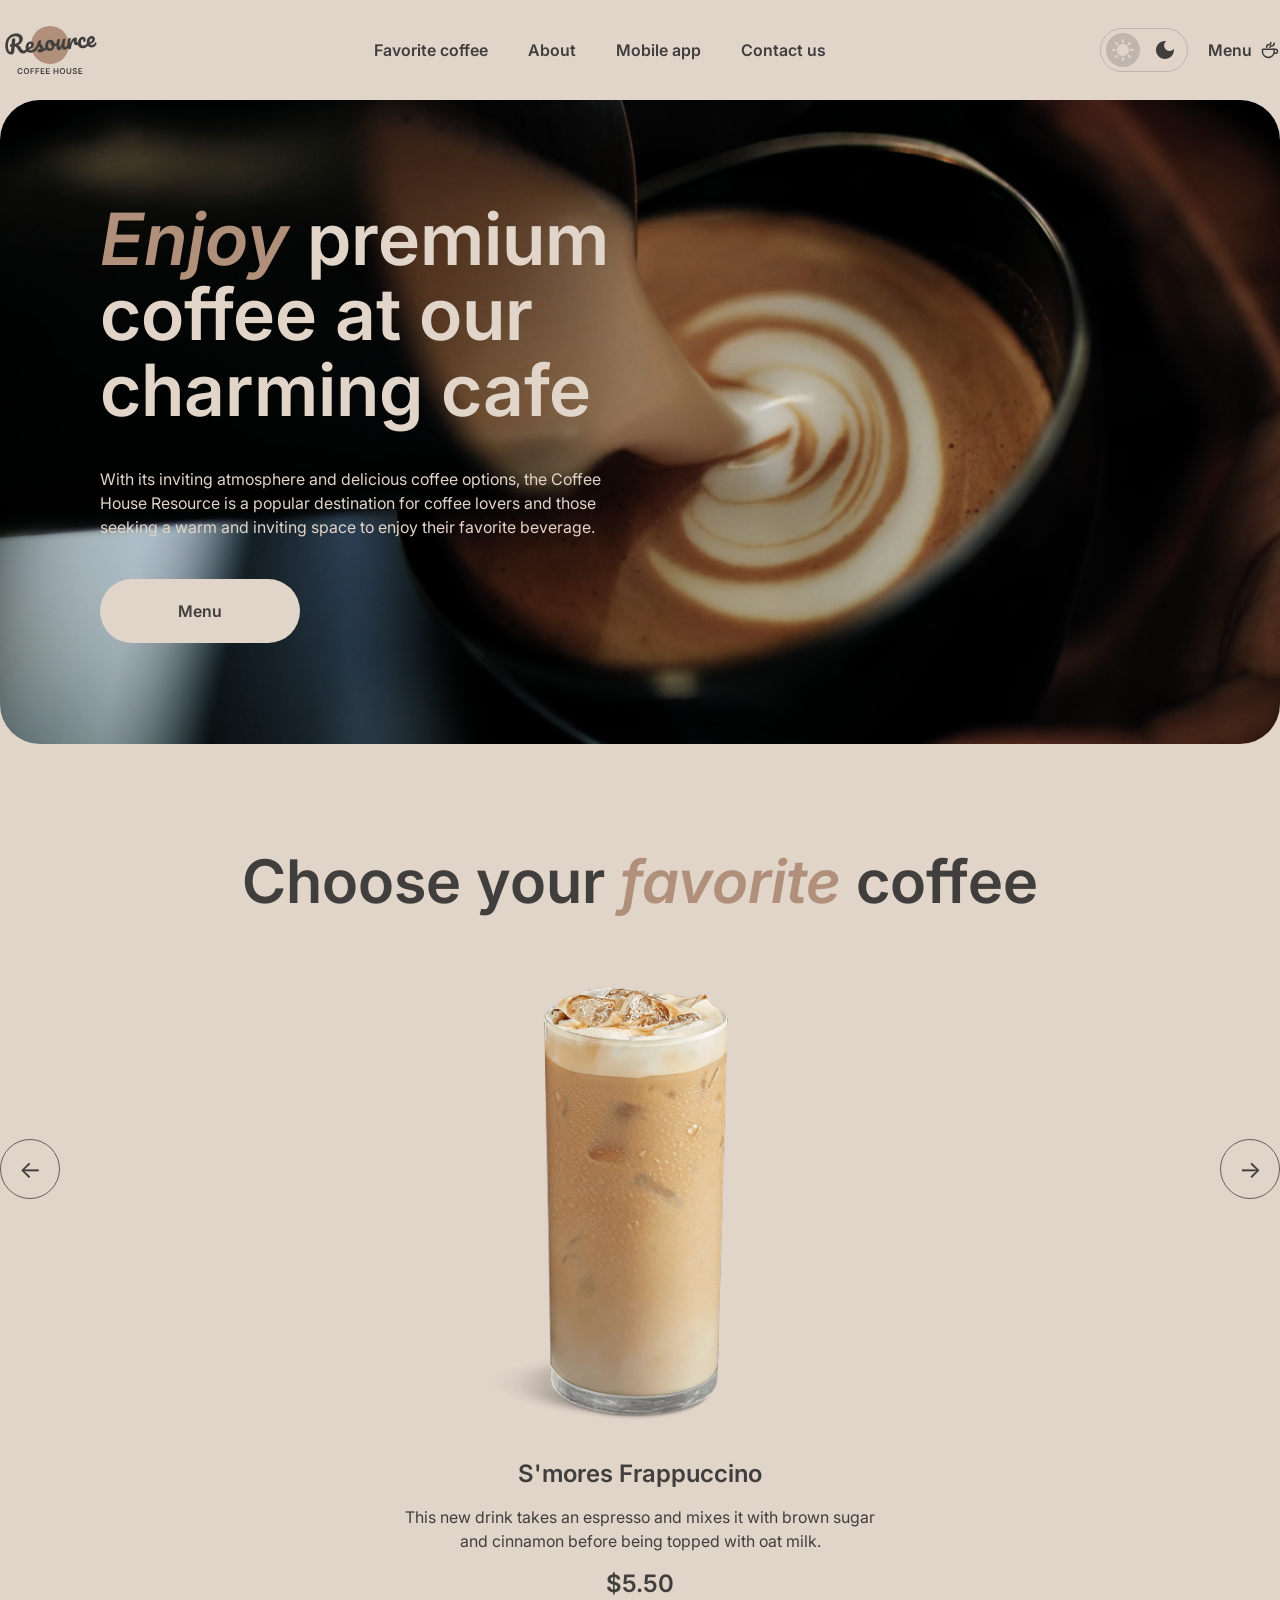
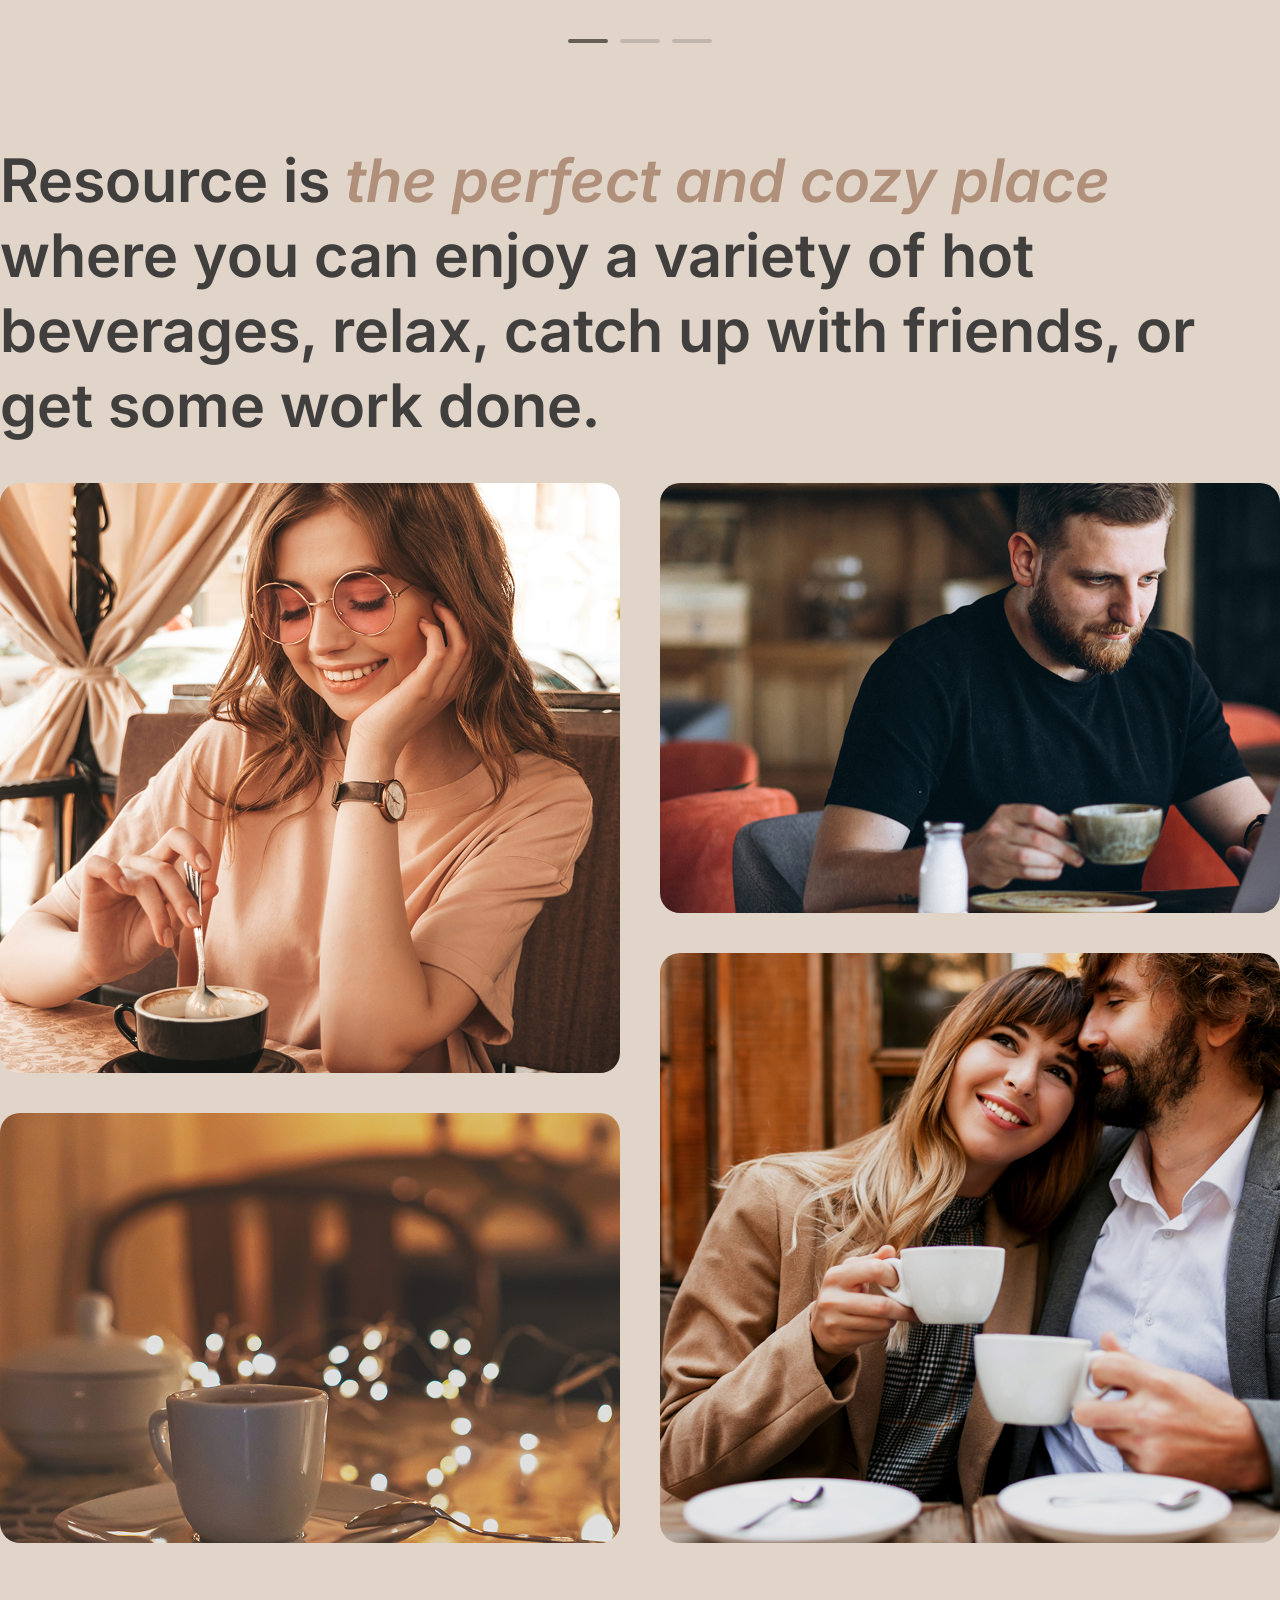
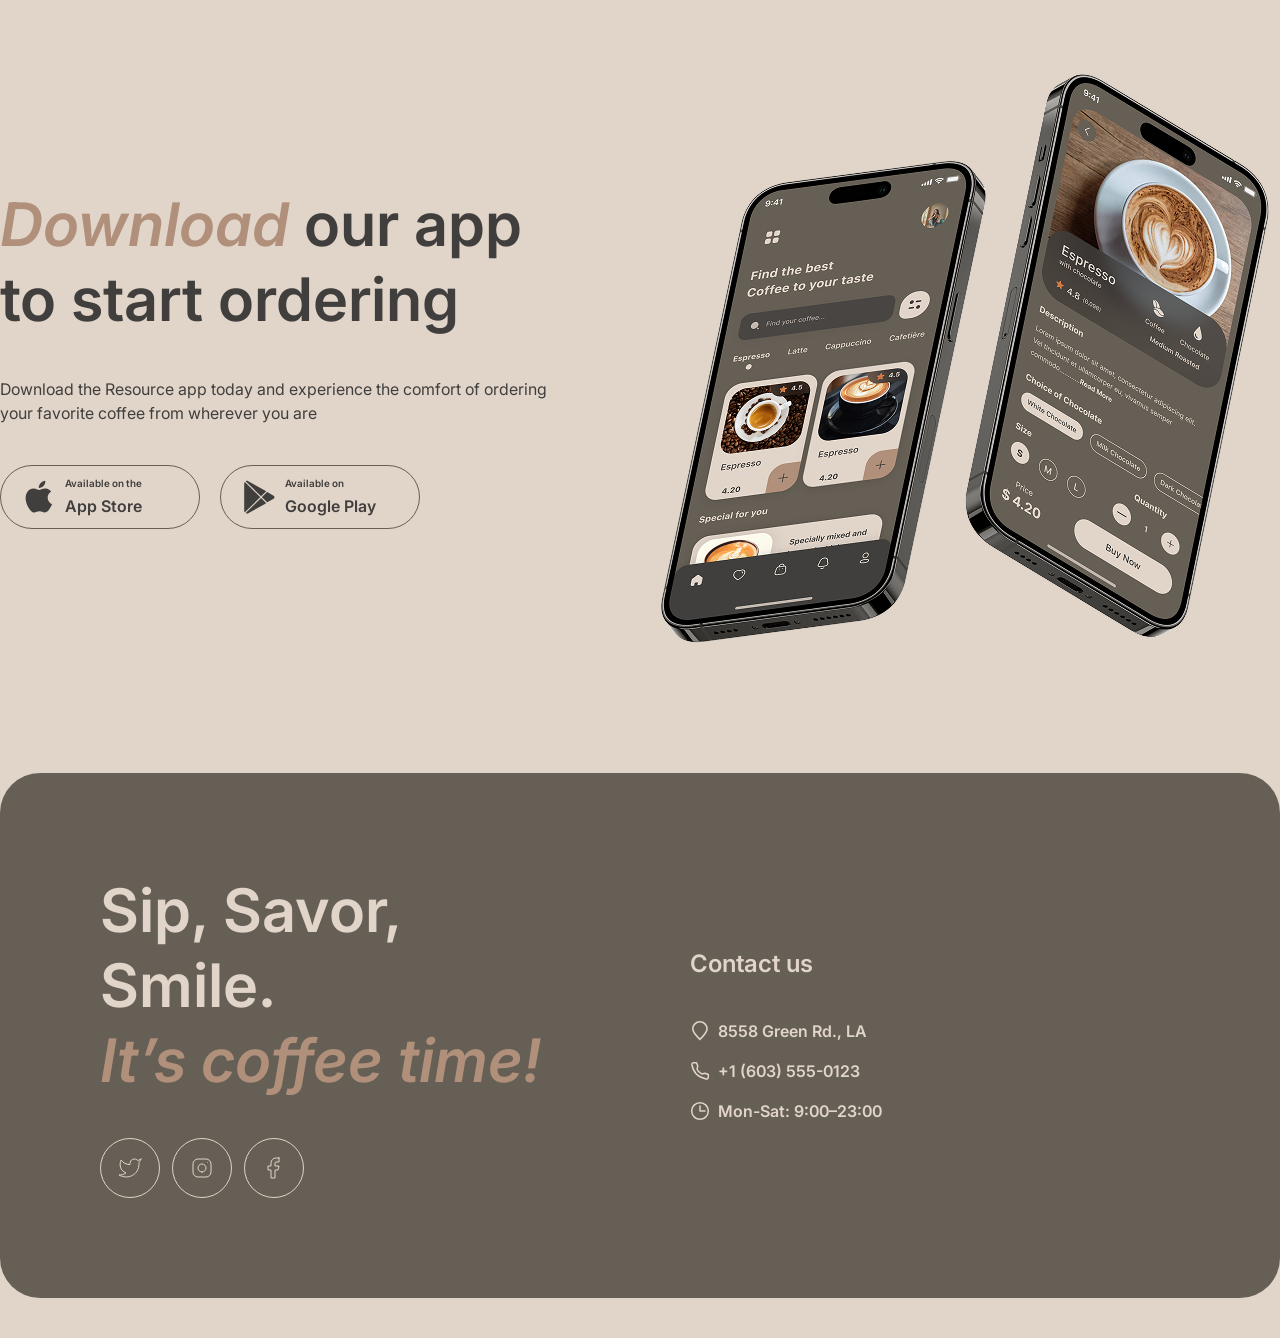
==== index.html @ b644da29 "feat: style menu and update theme logo" ====
<!DOCTYPE html>
<html lang="en">

<head>
    <meta charset="UTF-8">
    <meta name="viewport" content="width=device-width, initial-scale=1.0">
    <meta name="description" content="Resource Coffee House - enjoy your favorite coffee in a cozy atmosphere.">
    <title>Resource Coffee House</title>

    <link rel="icon" href="./assets/images/logo.svg" type="image/svg+xml">

    <link rel="stylesheet" href="./css/style.css">
</head>

<body>
    <header class="header">
        <div class="container header-menu">

            <a class="logo" href="./index.html" aria-label="Resource Coffee House home">
                <img class="logo-image logo-image-light" src="./assets/images/logo.svg" alt="Resource Coffee House">
                <img class="logo-image logo-image-dark" src="./assets/images/logo-dark.svg" alt="">
            </a>

            <nav class="nav" aria-label="Main navigation">
                <ul class="nav-list">
                    <li>
                        <a class="nav-link" href="#favorite-coffee">
                            Favorite coffee
                        </a>
                    </li>

                    <li>
                        <a class="nav-link" href="#about">
                            About
                        </a>
                    </li>

                    <li>
                        <a class="nav-link" href="#mobile-app">
                            Mobile app
                        </a>
                    </li>

                    <li>
                        <a class="nav-link" href="#contacts">
                            Contact us
                        </a>
                    </li>
                </ul>
            </nav>

            <div class="header-actions">

                <button class="theme-switch" type="button" aria-label="Switch theme">
                    <span class="theme-option theme-option-light">
                        <img class="theme-icon-sun" src="./assets/icons/sun.svg" alt="">
                    </span>

                    <span class="theme-option theme-option-dark">
                        <img class="theme-icon-moon" src="./assets/icons/moon.svg" alt="">
                    </span>
                </button>

                <a class="menu-link" href="./menu/index.html">
                    <span>Menu</span>

                    <img class="menu-icon" src="./assets/icons/coffee-cup.svg" alt="">
                </a>

                <button class="burger-button" type="button" aria-label="Open menu" aria-expanded="false">
                    <span></span>
                    <span></span>
                </button>

            </div>
        </div>
    </header>

    <main>

        <section class="hero">
            <div class="container hero-content">

                <div class="hero-offer">

                    <h1 class="hero-title">
                        <span>Enjoy</span> premium coffee at our charming cafe
                    </h1>

                    <p class="hero-text">
                        With its inviting atmosphere and delicious coffee
                        options, the Coffee House Resource is a popular
                        destination for coffee lovers and those seeking a
                        warm and inviting space to enjoy their favorite beverage.
                    </p>

                    <a class="hero-button" href="./menu/index.html">
                        <span>Menu</span>

                        <img src="./assets/icons/coffee-cup.svg" alt="">
                    </a>

                </div>

            </div>
        </section>


        <section class="favorite-coffee" id="favorite-coffee">
            <div class="container">

                <h2 class="section-title">
                    Choose your <span>favorite</span> coffee
                </h2>

                <div class="coffee-slider">

                    <button class="slider-button slider-button-left" type="button" aria-label="Previous coffee">
                        ←
                    </button>

                    <div class="coffee-slides">

                        <article class="coffee-slide coffee-slide-active">

                            <img class="coffee-slide-image" src="./assets/images/coffee-slider-1.png"
                                alt="S'mores Frappuccino">

                            <div class="coffee-slide-description">

                                <h3 class="coffee-slide-title">
                                    S'mores Frappuccino
                                </h3>

                                <p class="coffee-slide-text">
                                    This new drink takes an espresso and mixes
                                    it with brown sugar and cinnamon before
                                    being topped with oat milk.
                                </p>

                                <p class="coffee-slide-price">
                                    $5.50
                                </p>

                            </div>

                        </article>


                        <article class="coffee-slide">

                            <img class="coffee-slide-image" src="./assets/images/coffee-slider-2.png"
                                alt="Caramel Macchiato">

                            <div class="coffee-slide-description">

                                <h3 class="coffee-slide-title">
                                    Caramel Macchiato
                                </h3>

                                <p class="coffee-slide-text">
                                    Fragrant and unique classic espresso with
                                    rich caramel-peanut syrup, with cream under
                                    whipped thick foam.
                                </p>

                                <p class="coffee-slide-price">
                                    $5.00
                                </p>

                            </div>

                        </article>


                        <article class="coffee-slide">

                            <img class="coffee-slide-image" src="./assets/images/coffee-slider-3.png" alt="Ice coffee">

                            <div class="coffee-slide-description">

                                <h3 class="coffee-slide-title">
                                    Ice coffee
                                </h3>

                                <p class="coffee-slide-text">
                                    A popular summer drink that tones and
                                    invigorates. Prepared from coffee, milk
                                    and ice.
                                </p>

                                <p class="coffee-slide-price">
                                    $4.50
                                </p>

                            </div>

                        </article>

                    </div>

                    <button class="slider-button slider-button-right" type="button" aria-label="Next coffee">
                        →
                    </button>

                    <div class="slider-controls" aria-label="Coffee slider position">
                        <span class="slider-control slider-control-active"></span>
                        <span class="slider-control"></span>
                        <span class="slider-control"></span>
                    </div>

                </div>

            </div>
        </section>


        <section class="about" id="about">
            <div class="container">

                <h2 class="section-title about-title">
                    Resource is <span>the perfect and cozy place</span>
                    where you can enjoy a variety of hot beverages,
                    relax, catch up with friends, or get some work done.
                </h2>

                <div class="about-images">

                    <div class="about-column">

                        <div class="about-image about-image-one" role="img" aria-label="Coffee house interior"></div>

                        <div class="about-image about-image-two" role="img" aria-label="Coffee in the coffee house">
                        </div>

                    </div>


                    <div class="about-column">

                        <div class="about-image about-image-three" role="img" aria-label="Coffee house atmosphere">
                        </div>

                        <div class="about-image about-image-four" role="img" aria-label="Coffee being prepared"></div>

                    </div>

                </div>

            </div>
        </section>


        <section class="mobile-app" id="mobile-app">
            <div class="container mobile-app-container">

                <div class="mobile-app-offer">

                    <h2 class="section-title mobile-app-title">
                        <span>Download</span> our app to start ordering
                    </h2>

                    <p class="mobile-app-text">
                        Download the Resource app today and experience the
                        comfort of ordering your favorite coffee from
                        wherever you are
                    </p>

                    <div class="mobile-app-buttons">

                        <a class="store-button" href="#" aria-label="Download on the App Store">
                            <img class="store-icon" src="./assets/icons/apple.svg" alt="">

                            <span class="store-button-text">

                                <span class="store-button-small">
                                    Available on the
                                </span>

                                <span class="store-button-name">
                                    App Store
                                </span>

                            </span>
                        </a>


                        <a class="store-button" href="#" aria-label="Get it on Google Play">
                            <img class="store-icon" src="./assets/icons/google-play.svg" alt="">

                            <span class="store-button-text">

                                <span class="store-button-small">
                                    Available on
                                </span>

                                <span class="store-button-name">
                                    Google Play
                                </span>

                            </span>
                        </a>

                    </div>

                </div>

                <img class="mobile-screens" src="./assets/images/mobile-screens.png"
                    alt="Resource Coffee House mobile application">

            </div>
        </section>

    </main>


    <footer class="contacts" id="contacts">
        <div class="container contacts-container">

            <div class="contacts-offer">

                <h2 class="contacts-title">
                    Sip, Savor, Smile.<br>
                    <span>It’s coffee time!</span>
                </h2>

                <div class="socials">

                    <a class="social-button" href="https://twitter.com/" target="_blank" rel="noopener noreferrer"
                        aria-label="Twitter">
                        <img src="./assets/icons/twitter.svg" alt="">
                    </a>

                    <a class="social-button" href="https://www.instagram.com/" target="_blank" rel="noopener noreferrer"
                        aria-label="Instagram">
                        <img src="./assets/icons/instagram.svg" alt="">
                    </a>

                    <a class="social-button" href="https://www.facebook.com/" target="_blank" rel="noopener noreferrer"
                        aria-label="Facebook">
                        <img src="./assets/icons/facebook.svg" alt="">
                    </a>

                </div>

            </div>


            <div class="contacts-info">

                <h3 class="contacts-subtitle">
                    Contact us
                </h3>

                <div class="contact-list">

                    <a class="contact-item" href="https://maps.google.com/?q=8558+Green+Rd,+LA" target="_blank"
                        rel="noopener noreferrer">
                        <span class="contact-icon">
                            <img src="./assets/icons/location.svg" alt="">
                        </span>

                        <span>
                            8558 Green Rd., LA
                        </span>
                    </a>


                    <a class="contact-item" href="tel:+16035550123">
                        <span class="contact-icon">
                            <img src="./assets/icons/phone.svg" alt="">
                        </span>

                        <span>
                            +1 (603) 555-0123
                        </span>
                    </a>


                    <div class="contact-item">

                        <span class="contact-icon">
                            <img src="./assets/icons/clock.svg" alt="">
                        </span>

                        <span>
                            Mon-Sat: 9:00–23:00
                        </span>

                    </div>

                </div>

            </div>

        </div>
    </footer>

    <script src="./js/main.js"></script>
</body>

</html>
---- css/style.css ----
@font-face {
    font-family: 'Inter';
    src: url('../assets/fonts/Inter_18pt-Regular.woff2') format('woff2');
    font-style: normal;
    font-weight: 400;
    font-display: swap;
}

@font-face {
    font-family: 'Inter';
    src: url('../assets/fonts/Inter_18pt-SemiBold.woff2') format('woff2');
    font-style: normal;
    font-weight: 600;
    font-display: swap;
}

@font-face {
    font-family: 'Inter';
    src: url('../assets/fonts/Inter_18pt-SemiBoldItalic.woff2') format('woff2');
    font-style: italic;
    font-weight: 600;
    font-display: swap;
}

:root {
    --color-text-primary: #403F3D;
    --color-text-accent: #B0907A;
    --color-text-dark: #403F3D;
    --color-text-inverse: #E1D4C9;
    --color-background-container: #665F55;
    --color-background-page: #E1D4C9;
    --color-border-inverse: #665F55;
    --color-border-primary: #C1B6AD;
}

body.dark-theme {
    --color-text-primary: #E1D4C9;
    --color-text-accent: #B0907A;
    --color-text-dark: #E1D4C9;
    --color-text-inverse: #403F3D;

    --color-background-container: #C1B6AD;
    --color-background-page: #403F3D;

    --color-border-inverse: #E1D4C9;
    --color-border-primary: #665F55;
}

* {
    box-sizing: border-box;
}

html {
    scroll-behavior: smooth;
}

body {
    margin: 0;
    font-family: 'Inter', sans-serif;
    color: var(--color-text-primary);
    background-color: var(--color-background-page);
}

img {
    display: block;
}

a {
    color: inherit;
    text-decoration: none;
}

button {
    font: inherit;
}

.container {
    width: 100%;
    max-width: 1360px;
    margin-inline: auto;
}



.header {
    padding-top: 20px;
}

.header-menu {
    display: flex;
    align-items: center;
    justify-content: space-between;
    min-height: 60px;
}

.logo {
    flex-shrink: 0;
}

.logo img {
    width: 100px;
    height: 60px;
}

.logo-image-dark {
    display: none;
}

body.dark-theme .logo-image-light {
    display: none;
}

body.dark-theme .logo-image-dark {
    display: block;
}

.nav {
    flex: 1;
}

.nav-list {
    display: flex;
    justify-content: center;
    align-items: center;
    gap: 40px;
    margin: 0;
    padding: 0;
    list-style: none;
}

.nav-link {
    font-size: 16px;
    font-weight: 600;
    line-height: 150%;
}

.header-actions {
    display: flex;
    align-items: center;
    gap: 20px;
}

.theme-switch {
    display: flex;
    justify-content: center;
    align-items: center;
    gap: 8px;
    width: 88px;
    height: 44px;
    padding: 4px;
    border: 1px solid var(--color-border-primary);
    border-radius: 100px;
    background-color: transparent;
    cursor: pointer;
}

.theme-option {
    display: flex;
    justify-content: center;
    align-items: center;
    width: 34px;
    height: 34px;
    border-radius: 50%;
}

.theme-option-light {
    background-color: var(--color-border-primary);
}

.theme-icon-sun {
    width: 22px;
    height: 22px;
}

.theme-icon-moon {
    width: 18px;
    height: 18px;
}

.menu-link {
    display: flex;
    align-items: center;
    gap: 8px;
    white-space: nowrap;
    font-size: 16px;
    font-weight: 600;
    line-height: 150%;
}

.menu-icon {
    width: 20px;
    height: 20px;
    flex-shrink: 0;
}

.burger-button {
    display: none;
}



.hero {
    margin-top: 20px;
}

.hero-content {
    display: flex;
    flex-direction: column;
    justify-content: center;
    align-items: flex-start;
    width: 100%;
    min-height: 644px;
    padding: 100px;
    border-radius: 40px;
    background-image: url('../assets/images/img-hero.png');
    background-position: center;
    background-size: cover;
    background-repeat: no-repeat;
}

.hero-offer {
    display: flex;
    flex-direction: column;
    justify-content: center;
    align-items: flex-start;
    gap: 40px;
    width: 530px;
}

.hero-title {
    max-width: 530px;
    margin: 0;
    color: var(--color-text-inverse);
    font-size: 72px;
    font-weight: 600;
    line-height: 105%;
}

.hero-title span {
    color: var(--color-text-accent);
    font-style: italic;
}

.hero-text {
    margin: 0;
    color: var(--color-text-inverse);
    font-size: 16px;
    font-weight: 400;
    line-height: 150%;
}

.hero-button {
    display: flex;
    justify-content: center;
    align-items: center;
    width: 200px;
    height: 64px;
    border-radius: 100px;
    background-color: var(--color-background-page);
    color: var(--color-text-primary);
    font-size: 16px;
    font-weight: 600;
    line-height: 150%;
}

.hero-button span {
    transform: translateX(10px);
    transition: transform 0.3s ease;
}

.hero-button img {
    width: 20px;
    height: 20px;
    opacity: 0;
    transform: translateX(10px);
    transition:
        opacity 0.3s ease,
        transform 0.3s ease;
}

.hero-button:hover span {
    transform: translateX(0);
}

.hero-button:hover img {
    opacity: 1;
    transform: translateX(8px);
}



.favorite-coffee {
    padding-top: 100px;
}

.favorite-coffee .container {
    display: flex;
    flex-direction: column;
    align-items: center;
    gap: 40px;
}

.section-title {
    margin: 0;
    color: var(--color-text-primary);
    font-size: 60px;
    font-weight: 600;
    line-height: 125%;
    text-align: center;
}

.section-title span {
    color: var(--color-text-accent);
    font-style: italic;
}

.coffee-slider {
    position: relative;
    display: flex;
    flex-direction: column;
    align-items: center;
    gap: 40px;
    width: 100%;
    min-height: 684px;
}

.slider-button {
    position: absolute;
    top: 210px;
    z-index: 2;
    display: flex;
    justify-content: center;
    align-items: center;
    width: 60px;
    height: 60px;
    padding: 0;
    border: 1px solid var(--color-border-inverse);
    border-radius: 50%;
    color: var(--color-text-primary);
    background-color: transparent;
    font-size: 24px;
    cursor: pointer;
    transform: translateY(-50%);
    transition:
        color 0.3s ease,
        background-color 0.3s ease;
}

.slider-button-left {
    left: 0;
}

.slider-button-right {
    right: 0;
}

.slider-button:hover {
    color: var(--color-text-inverse);
    background-color: var(--color-background-container);
}

.coffee-slides {
    width: 480px;
}

.coffee-slide {
    display: none;
    flex-direction: column;
    align-items: center;
    width: 480px;
}

.coffee-slide-active {
    display: flex;
}

.coffee-slide-image {
    width: 480px;
    height: 480px;
    object-fit: contain;
}

.coffee-slide-description {
    display: flex;
    flex-direction: column;
    align-items: center;
    gap: 16px;
    width: 480px;
    margin-top: 20px;
    text-align: center;
}

.coffee-slide-title {
    margin: 0;
    font-size: 24px;
    font-weight: 600;
    line-height: 125%;
}

.coffee-slide-text {
    margin: 0;
    font-size: 16px;
    font-weight: 400;
    line-height: 150%;
    text-align: center;
}

.coffee-slide-price {
    margin: 0;
    font-size: 24px;
    font-weight: 600;
    line-height: 125%;
}

.slider-controls {
    display: flex;
    justify-content: center;
    align-items: center;
    gap: 12px;
}

.slider-control {
    width: 40px;
    height: 4px;
    border-radius: 100px;
    background-color: var(--color-border-primary);
}

.slider-control-active {
    background-color: var(--color-border-inverse);
}



.about {
    padding-top: 100px;
}

.about .container {
    display: flex;
    flex-direction: column;
    align-items: stretch;
    gap: 40px;
}

.about-title {
    width: 100%;
    text-align: left;
}

.about-images {
    display: flex;
    align-items: flex-start;
    gap: 40px;
    width: 100%;
}

.about-column {
    display: flex;
    flex-direction: column;
    gap: 40px;
    width: calc((100% - 40px) / 2);
}

.about-image {
    width: 100%;
    flex-shrink: 0;
    border-radius: 20px;
    background-position: center;
    background-size: cover;
    background-repeat: no-repeat;
}

.about-image-one {
    height: 590px;
    background-image: url('../assets/images/about-1.png');
}

.about-image-two {
    height: 430px;
    background-image: url('../assets/images/about-2.png');
}

.about-image-three {
    height: 430px;
    background-image: url('../assets/images/about-3.png');
}

.about-image-four {
    height: 590px;
    background-image: url('../assets/images/about-4.png');
}



.mobile-app {
    padding-top: 100px;
}

.mobile-app-container {
    display: flex;
    justify-content: center;
    align-items: center;
    gap: 100px;
    width: 100%;
    max-width: 1360px;
    min-height: 630px;
}

.mobile-app-offer {
    display: flex;
    flex-direction: column;
    align-items: flex-start;
    gap: 40px;
    width: 630px;
    flex: 0 1 630px;
}

.mobile-app-title {
    width: 100%;
    text-align: left;
}

.mobile-app-text {
    width: 100%;
    margin: 0;
    color: var(--color-text-primary);
    font-size: 16px;
    font-weight: 400;
    line-height: 150%;
}

.mobile-app-buttons {
    display: flex;
    align-items: center;
    gap: 20px;
}

.store-button {
    display: flex;
    align-items: center;
    gap: 8px;
    width: 200px;
    height: 64px;
    padding: 12px 20px;
    border: 1px solid var(--color-border-inverse);
    border-radius: 100px;
    color: var(--color-text-primary);
    background-color: transparent;
    transition:
        color 0.3s ease,
        background-color 0.3s ease;
}

.store-icon {
    width: 36px;
    height: 36px;
    flex-shrink: 0;
}

.store-button-text {
    display: flex;
    flex-direction: column;
    align-items: flex-start;
    line-height: 1;
}

.store-button-small {
    margin-bottom: 4px;
    font-size: 10px;
    font-weight: 600;
    line-height: 140%;
}

.store-button-name {
    font-size: 16px;
    font-weight: 600;
    line-height: 150%;
}

.store-button:hover {
    color: var(--color-text-inverse);
    background-color: var(--color-background-container);
}

.mobile-screens {
    width: 630px;
    height: 630px;
    flex: 0 1 630px;
    object-fit: contain;
}



.contacts {
    padding-top: 100px;
    padding-bottom: 40px;
}

.contacts-container {
    display: flex;
    justify-content: center;
    align-items: center;
    gap: 100px;
    min-height: 450px;
    padding: 100px;
    border-radius: 40px;
    background-color: var(--color-background-container);
}

.contacts-offer,
.contacts-info {
    width: 530px;
    flex: 1 1 530px;
}

.contacts-offer {
    display: flex;
    flex-direction: column;
    gap: 40px;
}

.contacts-title {
    margin: 0;
    color: var(--color-text-inverse);
    font-size: 60px;
    font-weight: 600;
    line-height: 125%;
}

.contacts-title span {
    color: var(--color-text-accent);
    font-style: italic;
}

.socials {
    display: flex;
    align-items: center;
    gap: 12px;
}

.social-button {
    display: flex;
    justify-content: center;
    align-items: center;
    width: 60px;
    height: 60px;
    border: 1px solid var(--color-text-inverse);
    border-radius: 50%;
    background-color: transparent;
}

.social-button img {
    width: 24px;
    height: 24px;
}

.contacts-info {
    display: flex;
    flex-direction: column;
    justify-content: center;
    align-items: flex-start;
    gap: 40px;
}

.contacts-subtitle {
    margin: 0;
    color: var(--color-text-inverse);
    font-size: 24px;
    font-weight: 600;
    line-height: 125%;
}

.contact-list {
    display: flex;
    flex-direction: column;
    align-items: flex-start;
    gap: 16px;
}

.contact-item {
    display: flex;
    align-items: center;
    gap: 8px;
    color: var(--color-text-inverse);
    font-size: 16px;
    font-weight: 600;
    line-height: 150%;
}

.contact-item img {
    width: 20px;
    height: 20px;
    object-fit: contain;
}



.menu {
    padding-top: 20px;
    padding-bottom: 100px;
}

.menu-container {
    display: flex;
    flex-direction: column;
    align-items: center;
    gap: 40px;
}

.menu-offer {
    display: flex;
    flex-direction: column;
    align-items: center;
    gap: 40px;
    width: 100%;
}

.menu-title {
    max-width: 800px;
    margin: 0;
    color: var(--color-text-primary);
    font-size: 60px;
    font-weight: 600;
    line-height: 125%;
    text-align: center;
}

.menu-title span {
    color: var(--color-text-accent);
    font-style: italic;
}

.menu-tabs {
    display: flex;
    justify-content: center;
    align-items: center;
    gap: 16px;
}

.menu-tab {
    display: flex;
    justify-content: center;
    align-items: center;
    gap: 8px;
    min-height: 46px;
    padding: 8px 16px 8px 8px;
    border: 1px solid var(--color-border-primary);
    border-radius: 100px;
    color: var(--color-text-primary);
    background-color: transparent;
    font-size: 16px;
    font-weight: 600;
    line-height: 150%;
    cursor: pointer;
    transition:
        color 0.3s ease,
        background-color 0.3s ease,
        border-color 0.3s ease;
}

.menu-tab-icon {
    display: flex;
    justify-content: center;
    align-items: center;
    width: 30px;
    height: 30px;
    flex-shrink: 0;
    border-radius: 50%;
    background-color: var(--color-border-primary);
}

.menu-tab-icon img {
    width: 24px;
    height: 24px;
    object-fit: contain;
}

.menu-tab-active {
    color: var(--color-text-inverse);
    border-color: var(--color-background-container);
    background-color: var(--color-background-container);
}

.menu-tab-active .menu-tab-icon {
    background-color: var(--color-background-page);
}

.menu-tab:hover {
    color: var(--color-text-inverse);
    border-color: var(--color-background-container);
    background-color: var(--color-background-container);
}

.menu-tab:hover .menu-tab-icon {
    background-color: var(--color-background-page);
}

.menu-grid {
    display: none;
    width: 100%;
    max-width: 1360px;
    justify-content: center;
    align-items: flex-start;
    align-content: flex-start;
    gap: 40px;
    flex-wrap: wrap;
}

.menu-grid-active {
    display: flex;
}

.menu-grid[hidden] {
    display: none;
}

.menu-card {
    display: flex;
    flex-direction: column;
    width: 310px;
    height: 506px;
    overflow: hidden;
    border: 1px solid var(--color-border-primary);
    border-radius: 40px;
    color: var(--color-text-primary);
    background-color: transparent;
    cursor: pointer;
}

.menu-card-image {
    width: 100%;
    height: 310px;
    flex-shrink: 0;
    overflow: hidden;
    border-radius: 40px;
}

.menu-card-image img {
    width: 100%;
    height: 100%;
    object-fit: cover;
    transform: scale(1.1);
    transition: transform 0.5s ease;
}

.menu-card:hover .menu-card-image img {
    transform: scale(1);
}

.menu-card-content {
    display: flex;
    flex: 1 0 0;
    flex-direction: column;
    justify-content: space-between;
    align-items: flex-start;
    width: 100%;
    padding: 20px;
}

.menu-card-description {
    display: flex;
    flex-direction: column;
    align-items: flex-start;
    gap: 12px;
}

.menu-card-title {
    margin: 0;
    color: var(--color-text-primary);
    font-size: 24px;
    font-weight: 600;
    line-height: 125%;
}

.menu-card-text {
    margin: 0;
    color: var(--color-text-primary);
    font-size: 16px;
    font-weight: 400;
    line-height: 150%;
}

.menu-card-price {
    margin: 0;
    color: var(--color-text-primary);
    font-size: 24px;
    font-weight: 600;
    line-height: 125%;
}










@media (max-width: 768px) {

    .container {
        max-width: none;
        width: calc(100% - 80px);
    }

    .header {
        padding-top: 20px;
    }

    .header-menu {
        width: 100%;
    }

    .nav,
    .menu-link {
        display: none;
    }

    .header-actions {
        gap: 8px;
    }

    .burger-button {
        display: flex;
        justify-content: center;
        align-items: center;
        width: 44px;
        height: 44px;
        padding: 0;
        border: 1px solid var(--color-border-inverse);
        border-radius: 50%;
        background-color: transparent;
        cursor: pointer;
    }

    .burger-button span {
        position: relative;
        width: 18px;
        height: 1px;
        background-color: var(--color-text-primary);
    }

    .burger-button span::after {
        content: '';
        position: absolute;
        left: 0;
        top: 6px;
        width: 18px;
        height: 1px;
        background-color: var(--color-text-primary);
    }

    .hero-content {
        min-height: 644px;
        padding: 100px 60px;
    }

    .hero-offer {
        width: 530px;
        max-width: 100%;
    }

    .favorite-coffee .container {
        width: calc(100% - 80px);
    }

    .about-images {
        flex-direction: column;
        gap: 40px;
    }

    .about-column {
        width: 100%;
    }

    .about-image {
        width: 100%;
    }

    .about-image-one,
    .about-image-four {
        height: 590px;
    }

    .about-image-two,
    .about-image-three {
        height: 430px;
    }

    .mobile-app-container {
        flex-direction: column;
        align-items: center;
        gap: 100px;
        min-height: 0;
    }

    .mobile-app-offer {
        width: 100%;
        flex: none;
    }

    .mobile-screens {
        width: 630px;
        max-width: 100%;
        height: auto;
        flex: none;
    }

    .contacts-container {
        flex-direction: column;
        justify-content: center;
        align-items: stretch;
        gap: 100px;
        padding: 100px 60px;
    }

    .contacts-offer,
    .contacts-info {
        width: 100%;
        flex: none;
    }
}



@media (max-width: 480px) {

    .container {
        width: calc(100% - 32px);
        max-width: 348px;
    }

    .header {
        padding-top: 20px;
    }

    .header-menu {
        min-height: 60px;
    }

    .logo img {
        width: 100px;
        height: 60px;
    }

    .header-actions {
        gap: 8px;
    }

    .theme-switch {
        width: 88px;
        height: 44px;
    }

    .burger-button {
        width: 44px;
        height: 44px;
    }



    .hero {
        margin-top: 20px;
    }

    .hero-content {
        min-height: 552px;
        padding: 60px 16px;
        border-radius: 40px;
        background-position: center;
    }

    .hero-offer {
        width: 100%;
        gap: 40px;
    }

    .hero-title {
        width: 100%;
        max-width: none;
        font-size: 42px;
        line-height: 115%;
    }

    .hero-text {
        width: 100%;
        font-size: 16px;
        line-height: 150%;
    }

    .hero-button {
        width: 200px;
        height: 64px;
    }

    .hero-button span {
        transform: none;
    }

    .hero-button img {
        opacity: 1;
        transform: translateX(8px);
    }



    .favorite-coffee {
        padding-top: 100px;
    }

    .favorite-coffee .container {
        width: calc(100% - 32px);
        max-width: 348px;
        gap: 40px;
    }

    .section-title {
        font-size: 32px;
        line-height: 125%;
    }

    .coffee-slider {
        gap: 40px;
        min-height: 0;
    }

    .coffee-slides {
        width: 348px;
        max-width: 100%;
    }

    .coffee-slide {
        width: 348px;
        max-width: 100%;
    }

    .coffee-slide-image {
        width: 348px;
        height: 348px;
        object-fit: contain;
    }

    .coffee-slide-description {
        width: 348px;
        max-width: 100%;
        margin-top: 20px;
        gap: 16px;
    }

    .slider-button {
        display: none;
    }

    .slider-controls {
        gap: 12px;
    }



    .about {
        padding-top: 100px;
    }

    .about .container {
        gap: 40px;
    }

    .about-title {
        font-size: 32px;
        line-height: 125%;
    }

    .about-images {
        display: flex;
        flex-direction: column;
        gap: 40px;
        width: 100%;
    }

    .about-column {
        width: 100%;
        gap: 40px;
    }

    .about-image {
        width: 100%;
        height: 590px;
        border-radius: 20px;
        background-size: cover;
    }

    .about-image-one {
        background-position: center;
    }

    .about-image-four {
        background-position: center;
    }

    .about-image-two,
    .about-image-three {
        display: none;
    }



    .mobile-app {
        padding-top: 100px;
    }

    .mobile-app-container {
        display: flex;
        flex-direction: column;
        justify-content: flex-start;
        align-items: center;
        gap: 40px;
        width: calc(100% - 32px);
        max-width: 348px;
        min-height: 0;
    }

    .mobile-app-offer {
        display: flex;
        flex-direction: column;
        align-items: flex-start;
        gap: 40px;
        width: 348px;
        max-width: 100%;
        flex: none;
    }

    .mobile-app-title {
        width: 100%;
        font-size: 32px;
        line-height: 125%;
        text-align: left;
    }

    .mobile-app-text {
        width: 100%;
        font-size: 16px;
        line-height: 150%;
    }

    .mobile-app-buttons {
        display: flex;
        flex-direction: column;
        align-items: flex-start;
        gap: 20px;
    }

    .store-button {
        width: 200px;
        height: 64px;
        padding: 12px 20px;
        gap: 8px;
        border-radius: 100px;
    }

    .store-icon {
        width: 36px;
        height: 36px;
    }

    .mobile-screens {
        width: 348px;
        height: 348px;
        max-width: 100%;
        object-fit: contain;
    }



    .contacts {
        padding-top: 100px;
        padding-bottom: 40px;
    }

    .contacts-container {
        display: flex;
        flex-direction: column;
        justify-content: center;
        align-items: center;
        gap: 40px;
        width: calc(100% - 32px);
        max-width: 348px;
        min-height: 526px;
        padding: 60px 16px;
        border-radius: 40px;
    }

    .contacts-offer,
    .contacts-info {
        width: 100%;
        flex: none;
    }

    .contacts-offer {
        gap: 40px;
    }

    .contacts-title {
        font-size: 32px;
        line-height: 125%;
    }

    .socials {
        gap: 12px;
    }

    .social-button {
        width: 60px;
        height: 60px;
    }

    .contacts-info {
        gap: 40px;
    }

    .contacts-subtitle {
        font-size: 24px;
        line-height: 125%;
    }

    .contact-list {
        gap: 16px;
    }
}
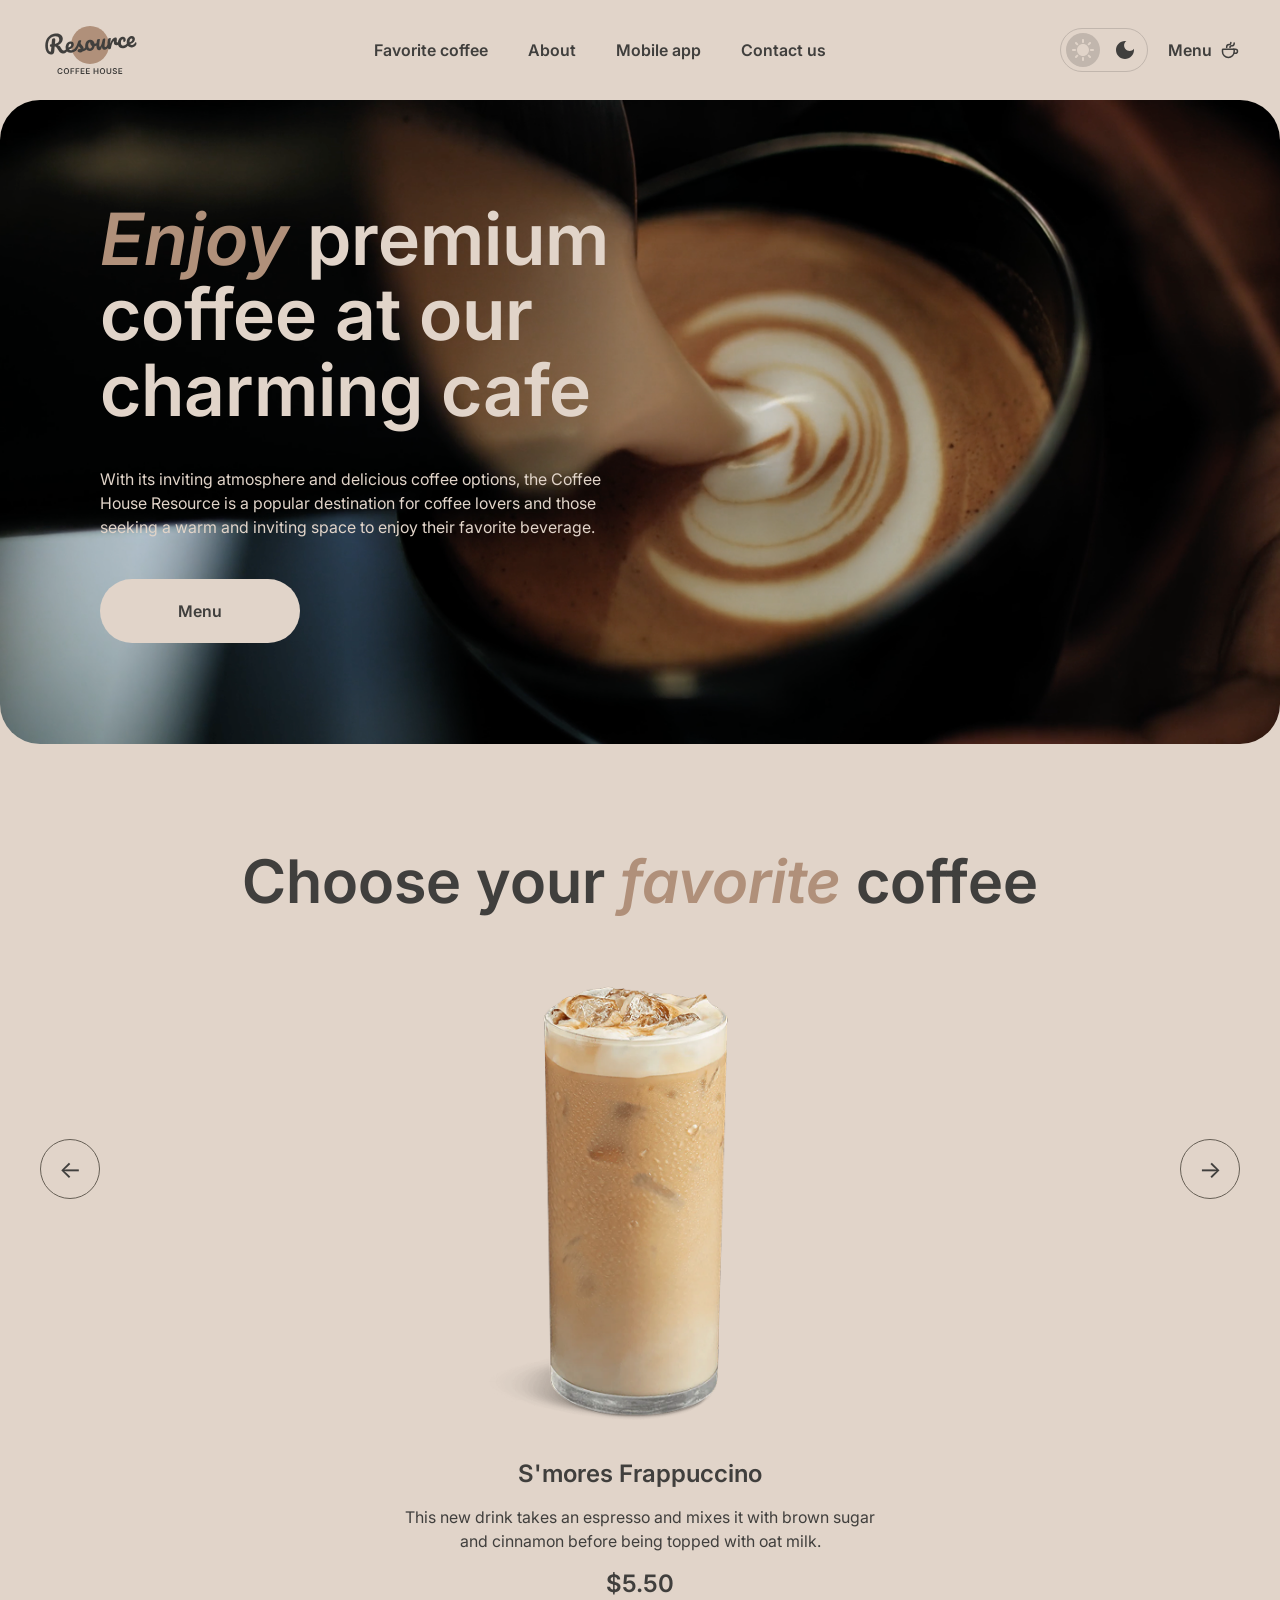
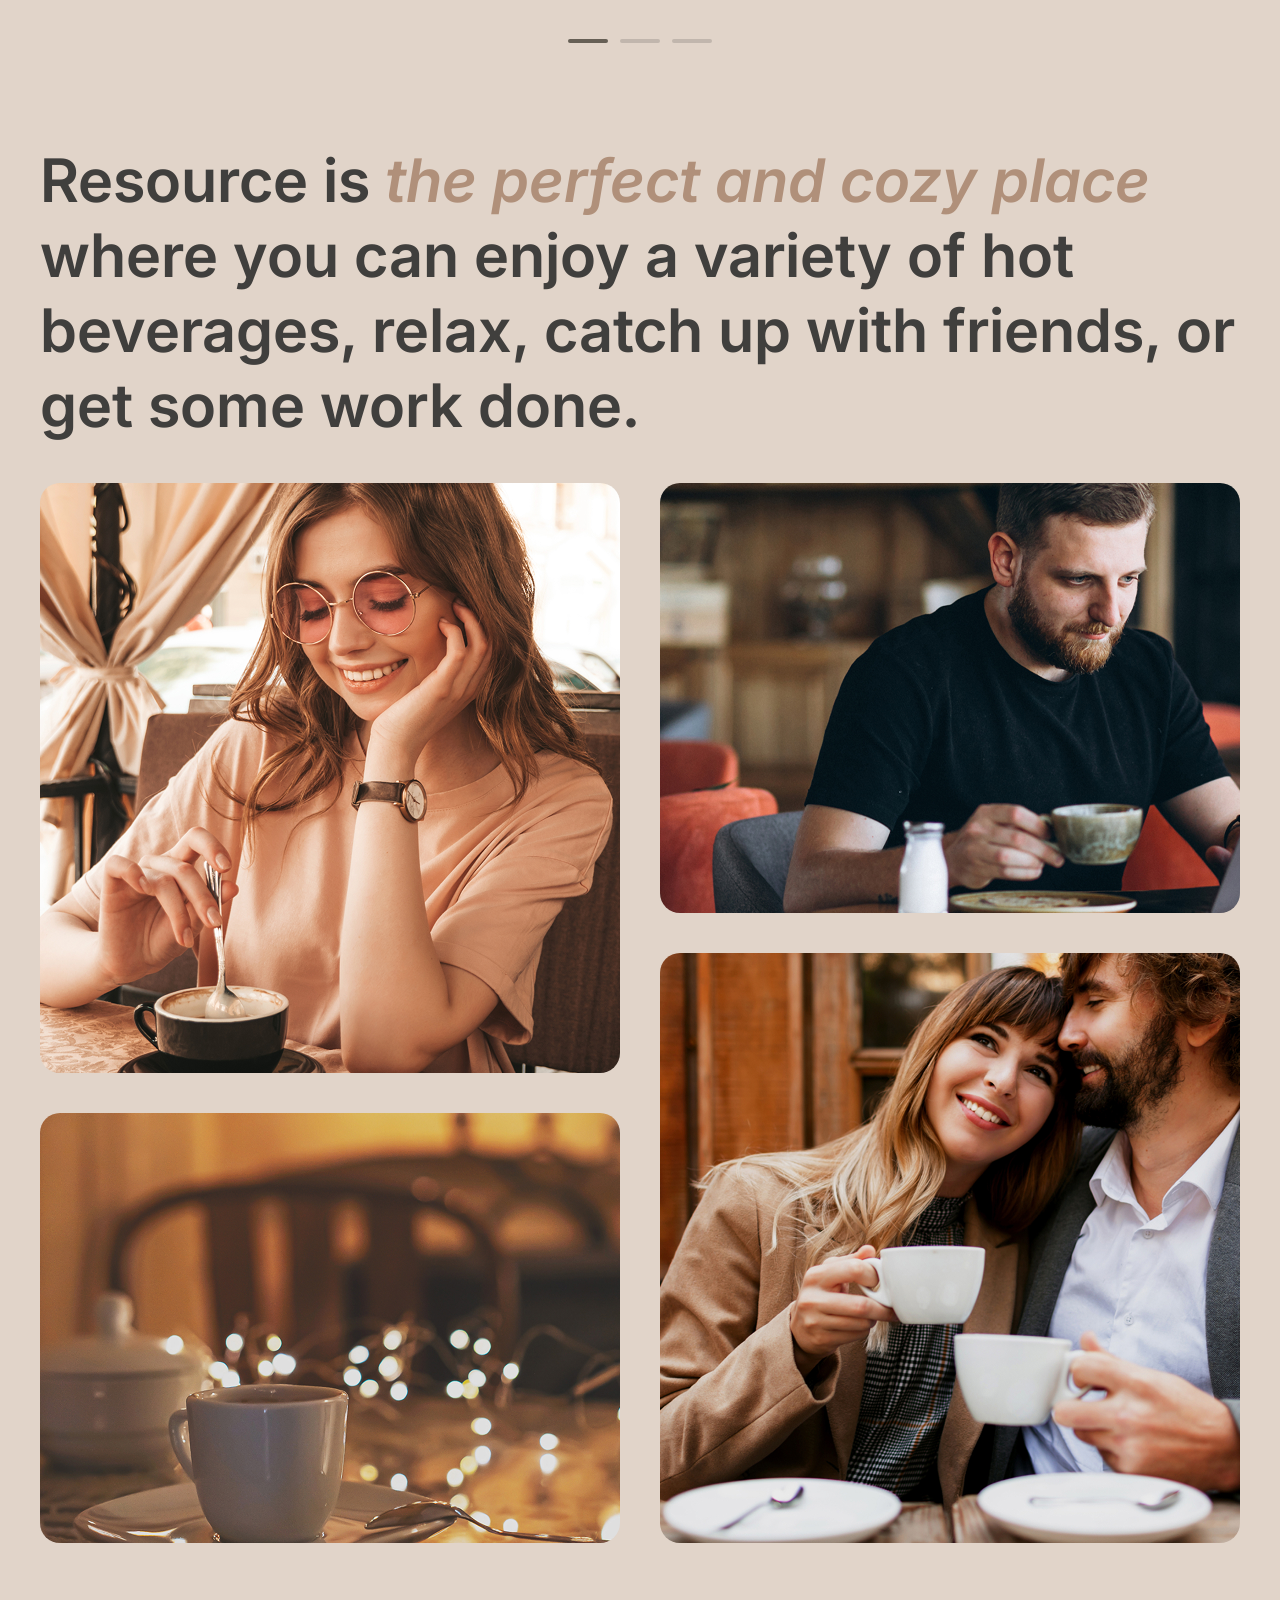
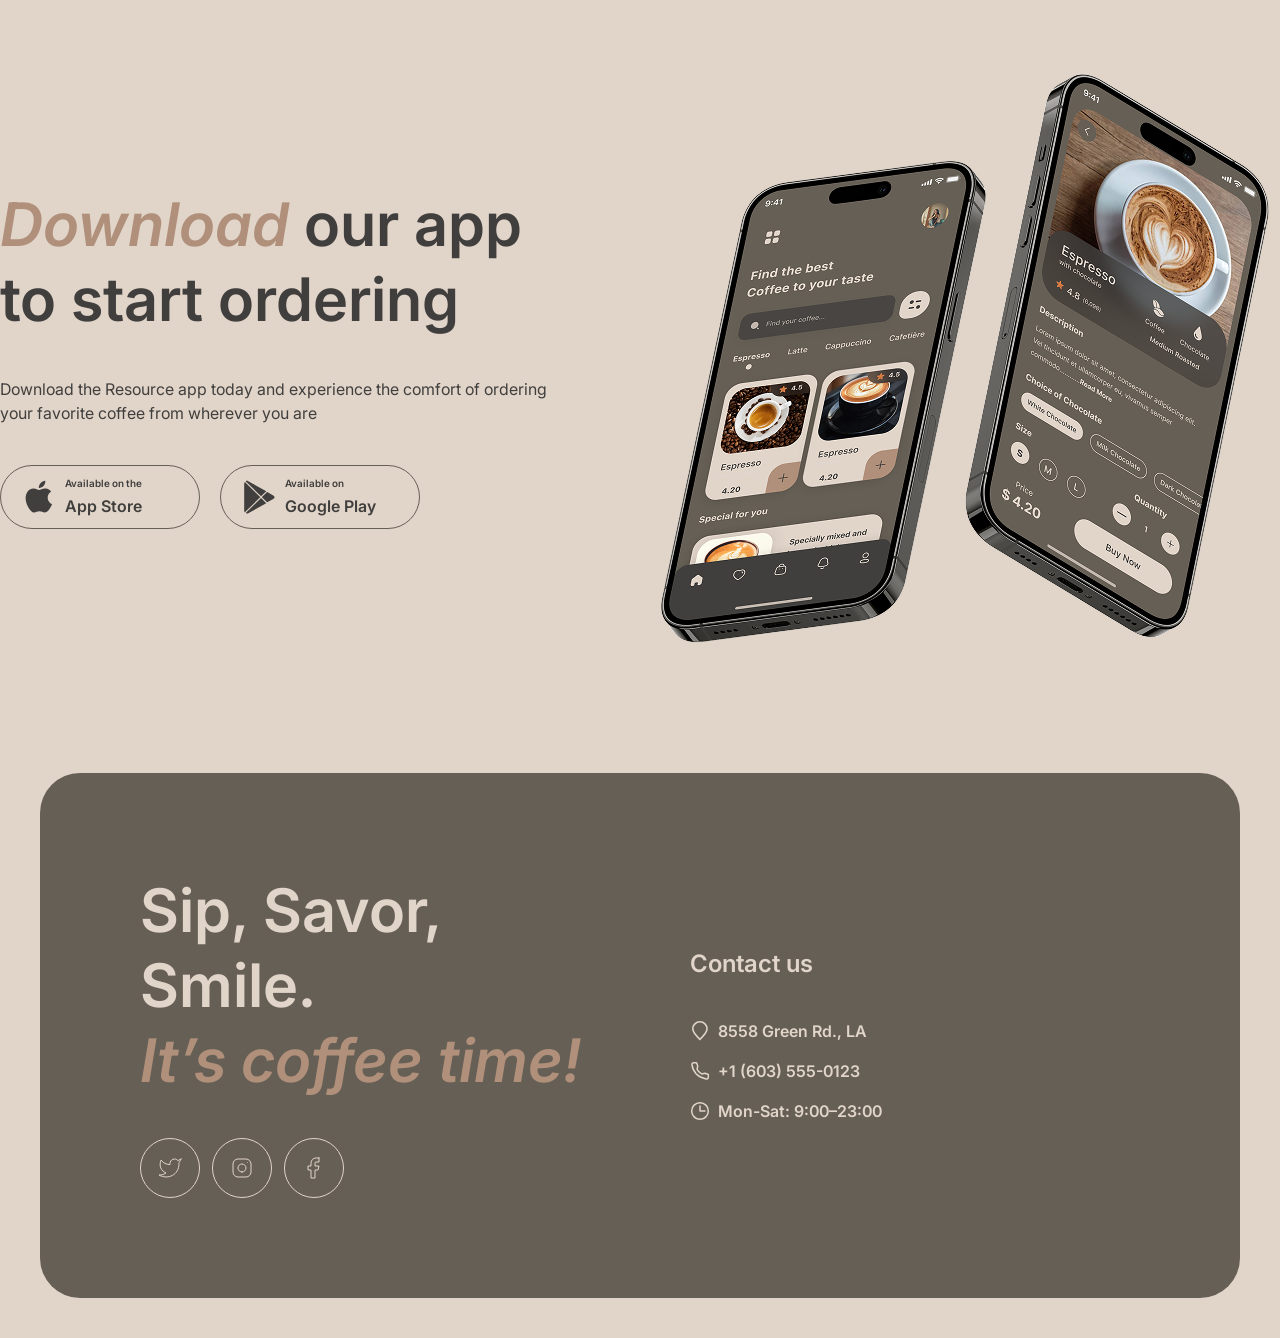
==== commit bcbde1c6: "fix: improve dark theme icons" ====
--- a/index.html
+++ b/index.html
@@ -53,18 +53,44 @@
 
                 <button class="theme-switch" type="button" aria-label="Switch theme">
                     <span class="theme-option theme-option-light">
-                        <img class="theme-icon-sun" src="./assets/icons/sun.svg" alt="">
+                        <svg class="theme-icon-sun" width="22" height="22" viewBox="0 0 22 22" fill="none"
+                            xmlns="http://www.w3.org/2000/svg" aria-hidden="true">
+                            <path
+                                d="M10 3V1C10 0.45 10.45 0 11 0C11.55 0 12 0.45 12 1V3C12 3.55 11.55 4 11 4C10.45 4 10 3.55 10 3ZM17.36 6.05L18.77 4.63C19.16 4.24 19.16 3.61 18.77 3.22C18.38 2.83 17.75 2.83 17.36 3.22L15.95 4.64C15.56 5.03 15.56 5.66 15.95 6.05C16.34 6.44 16.97 6.44 17.36 6.05ZM21 10H19C18.45 10 18 10.45 18 11C18 11.55 18.45 12 19 12H21C21.55 12 22 11.55 22 11C22 10.45 21.55 10 21 10ZM11 18C10.45 18 10 18.45 10 19V21C10 21.55 10.45 22 11 22C11.55 22 12 21.55 12 21V19C12 18.45 11.55 18 11 18ZM4.64 6.05L3.22 4.64C2.83 4.25 2.83 3.61 3.22 3.23C3.61 2.85 4.25 2.84 4.63 3.23L6.04 4.64C6.43 5.03 6.43 5.67 6.04 6.05C5.65 6.43 5.02 6.44 4.64 6.05ZM15.95 15.95C15.56 16.34 15.56 16.98 15.95 17.36L17.36 18.77C17.75 19.16 18.39 19.16 18.77 18.77C19.16 18.38 19.16 17.74 18.77 17.36L17.36 15.95C16.98 15.56 16.34 15.56 15.95 15.95ZM1 12H3C3.55 12 4 11.55 4 11C4 10.45 3.55 10 3 10H1C0.45 10 0 10.45 0 11C0 11.55 0.45 12 1 12ZM4.64 18.78L6.05 17.37C6.44 16.98 6.44 16.34 6.05 15.96C5.66 15.58 5.02 15.57 4.64 15.96L3.23 17.37C2.84 17.76 2.84 18.4 3.23 18.78C3.61 19.17 4.25 19.17 4.64 18.78ZM11 5C7.69 5 5 7.69 5 11C5 14.31 7.69 17 11 17C14.31 17 17 14.31 17 11C17 7.69 14.31 5 11 5Z"
+                                fill="currentColor">
+                            </path>
+                        </svg>
                     </span>
 
                     <span class="theme-option theme-option-dark">
-                        <img class="theme-icon-moon" src="./assets/icons/moon.svg" alt="">
+                        <svg class="theme-icon-moon" width="18" height="18" viewBox="0 0 18 18" fill="none"
+                            xmlns="http://www.w3.org/2000/svg" aria-hidden="true">
+                            <path
+                                d="M9 0C4.03 0 0 4.03 0 9C0 13.97 4.03 18 9 18C13.97 18 18 13.97 18 9C18 8.54 17.96 8.08 17.9 7.64C16.92 9.01 15.32 9.9 13.5 9.9C10.52 9.9 8.1 7.48 8.1 4.5C8.1 2.69 8.99 1.08 10.36 0.0999999C9.92 0.0399999 9.46 0 9 0Z"
+                                fill="currentColor">
+                            </path>
+                        </svg>
                     </span>
                 </button>
 
                 <a class="menu-link" href="./menu/index.html">
                     <span>Menu</span>
 
-                    <img class="menu-icon" src="./assets/icons/coffee-cup.svg" alt="">
+                    <svg class="menu-icon" width="20" height="20" viewBox="0 0 20 20" fill="none"
+                        xmlns="http://www.w3.org/2000/svg" aria-hidden="true">
+                        <path
+                            d="M14.167 9.76667V11.6667C14.167 14.8883 11.5553 17.5 8.33366 17.5C5.112 17.5 2.50033 14.8883 2.50033 11.6667V9.76667C2.50033 9.4353 2.76896 9.16667 3.10033 9.16667H13.567C13.8984 9.16667 14.167 9.4353 14.167 9.76667Z"
+                            stroke="currentColor" stroke-width="1.5" stroke-linecap="round" stroke-linejoin="round" />
+                        <path
+                            d="M10.0003 7.50008C10.0003 6.66675 10.5956 5.83341 11.786 5.83341C13.101 5.83341 14.167 4.76743 14.167 3.45246V2.91675"
+                            stroke="currentColor" stroke-width="1.5" stroke-linecap="round" stroke-linejoin="round" />
+                        <path
+                            d="M6.66634 7.5V7.08333C6.66634 5.70262 7.78563 4.58333 9.16634 4.58333C10.0868 4.58333 10.833 3.83714 10.833 2.91667V2.5"
+                            stroke="currentColor" stroke-width="1.5" stroke-linecap="round" stroke-linejoin="round" />
+                        <path
+                            d="M13.333 9.16675H15.4163C16.5669 9.16675 17.4997 10.0995 17.4997 11.2501C17.4997 12.4007 16.5669 13.3334 15.4163 13.3334H14.1663"
+                            stroke="currentColor" stroke-width="1.5" stroke-linecap="round" stroke-linejoin="round" />
+                    </svg>
                 </a>
 
                 <button class="burger-button" type="button" aria-label="Open menu" aria-expanded="false">
@@ -203,7 +229,7 @@
                         →
                     </button>
 
-                    <div class="slider-controls" aria-label="Coffee slider position">
+                    <div class="slider-controls">
                         <span class="slider-control slider-control-active"></span>
                         <span class="slider-control"></span>
                         <span class="slider-control"></span>
@@ -267,42 +293,46 @@
                     </p>
 
                     <div class="mobile-app-buttons">
-
-                        <a class="store-button" href="#" aria-label="Download on the App Store">
-                            <img class="store-icon" src="./assets/icons/apple.svg" alt="">
-
+                        <a class="store-button" href="https://www.apple.com/app-store/" target="_blank"
+                            rel="noopener noreferrer" aria-label="Download on the App Store">
+                            <svg class="store-icon" width="36" height="36" viewBox="0 0 36 36" fill="none"
+                                xmlns="http://www.w3.org/2000/svg" aria-hidden="true">
+                                <path
+                                    d="M26.7073 18.6307C26.6704 14.6324 30.065 12.6872 30.2203 12.5966C28.2977 9.86366 25.3178 9.49026 24.2707 9.46048C21.7679 9.20369 19.3403 10.9206 18.0654 10.9206C16.765 10.9206 14.8017 9.48529 12.6858 9.52747C9.96293 9.56841 7.41566 11.1055 6.0186 13.4923C3.13542 18.359 5.28572 25.5108 8.04802 29.4446C9.42981 31.3712 11.0444 33.5223 13.1578 33.4466C15.2254 33.3635 15.9978 32.1614 18.4929 32.1614C20.9651 32.1614 21.6903 33.4466 23.8457 33.3983C26.0647 33.3635 27.4618 31.463 28.7952 29.519C30.392 27.3108 31.0333 25.1362 31.0588 25.0245C31.0066 25.0071 26.7493 23.4229 26.7073 18.6307Z"
+                                    fill="currentColor" />
+                                <path
+                                    d="M22.6357 6.87268C23.7477 5.51675 24.5086 3.67205 24.2974 1.80005C22.6879 1.86952 20.675 2.88554 19.5159 4.21169C18.4903 5.38029 17.5742 7.29571 17.8109 9.097C19.6189 9.2285 21.4753 8.20752 22.6357 6.87268Z"
+                                    fill="currentColor" />
+                            </svg>
                             <span class="store-button-text">
-
-                                <span class="store-button-small">
-                                    Available on the
-                                </span>
-
-                                <span class="store-button-name">
-                                    App Store
-                                </span>
-
+                                <span class="store-button-small">Available on the</span>
+                                <span class="store-button-name">App Store</span>
                             </span>
                         </a>
 
-
-                        <a class="store-button" href="#" aria-label="Get it on Google Play">
-                            <img class="store-icon" src="./assets/icons/google-play.svg" alt="">
-
+                        <a class="store-button" href="https://play.google.com/store" target="_blank"
+                            rel="noopener noreferrer" aria-label="Get it on Google Play">
+                            <svg class="store-icon" width="36" height="36" viewBox="0 0 36 36" fill="none"
+                                xmlns="http://www.w3.org/2000/svg" aria-hidden="true">
+                                <path
+                                    d="M3.7558 3.20297C3.39335 3.57289 3.18359 4.14884 3.18359 4.89471V31.4994C3.18359 32.2453 3.39335 32.8212 3.7558 33.1911L3.84525 33.2723L19.1359 18.37V18.0181L3.84525 3.11575L3.7558 3.20297Z"
+                                    fill="currentColor" />
+                                <path
+                                    d="M26.0776 23.34L20.9863 18.37V18.0181L26.0837 13.0482L26.1979 13.1128L32.2345 16.4617C33.9573 17.4121 33.9573 18.976 32.2345 19.9324L26.1979 23.2753L26.0776 23.34V23.34Z"
+                                    fill="currentColor" />
+                                <path
+                                    d="M25.2733 24.2007L20.0617 19.1195L4.68164 34.1166C5.25384 34.7031 6.18695 34.7737 7.24807 34.1873L25.2733 24.2007"
+                                    fill="currentColor" />
+                                <path
+                                    d="M25.2733 12.1876L7.24807 2.20103C6.18695 1.62058 5.25384 1.69125 4.68164 2.27772L20.0617 17.2688L25.2733 12.1876Z"
+                                    fill="currentColor" />
+                            </svg>
                             <span class="store-button-text">
-
-                                <span class="store-button-small">
-                                    Available on
-                                </span>
-
-                                <span class="store-button-name">
-                                    Google Play
-                                </span>
-
+                                <span class="store-button-small">Available on</span>
+                                <span class="store-button-name">Google Play</span>
                             </span>
                         </a>
-
-                    </div>
-
+                    </div>
                 </div>
 
                 <img class="mobile-screens" src="./assets/images/mobile-screens.png"
@@ -325,26 +355,42 @@
                 </h2>
 
                 <div class="socials">
-
                     <a class="social-button" href="https://twitter.com/" target="_blank" rel="noopener noreferrer"
                         aria-label="Twitter">
-                        <img src="./assets/icons/twitter.svg" alt="">
+                        <svg width="24" height="24" viewBox="0 0 24 24" fill="none" xmlns="http://www.w3.org/2000/svg"
+                            aria-hidden="true">
+                            <path
+                                d="M23 3.01006C23 3.01006 20.9821 4.20217 19.86 4.54006C19.2577 3.84757 18.4573 3.35675 17.567 3.13398C16.6767 2.91122 15.7395 2.96725 14.8821 3.29451C14.0247 3.62177 13.2884 4.20446 12.773 4.96377C12.2575 5.72309 11.9877 6.62239 12 7.54006V8.54006C10.2426 8.58562 8.50127 8.19587 6.93101 7.4055C5.36074 6.61513 4.01032 5.44869 3 4.01006C3 4.01006 -1 13.0101 8 17.0101C5.94053 18.408 3.48716 19.109 1 19.0101C10 24.0101 21 19.0101 21 7.51006C20.9991 7.23151 20.9723 6.95365 20.92 6.68006C21.9406 5.67355 23 3.01006 23 3.01006Z"
+                                stroke="currentColor" stroke-linecap="round" stroke-linejoin="round" />
+                        </svg>
                     </a>
 
                     <a class="social-button" href="https://www.instagram.com/" target="_blank" rel="noopener noreferrer"
                         aria-label="Instagram">
-                        <img src="./assets/icons/instagram.svg" alt="">
+                        <svg width="24" height="24" viewBox="0 0 24 24" fill="none" xmlns="http://www.w3.org/2000/svg"
+                            aria-hidden="true">
+                            <path
+                                d="M12 16C14.2091 16 16 14.2091 16 12C16 9.79086 14.2091 8 12 8C9.79086 8 8 9.79086 8 12C8 14.2091 9.79086 16 12 16Z"
+                                stroke="currentColor" stroke-linecap="round" stroke-linejoin="round" />
+                            <path
+                                d="M3 16V8C3 5.23858 5.23858 3 8 3H16C18.7614 3 21 5.23858 21 8V16C21 18.7614 18.7614 21 16 21H8C5.23858 21 3 18.7614 3 16Z"
+                                stroke="currentColor" />
+                            <path d="M17.5 6.51L17.51 6.49889" stroke="currentColor" stroke-linecap="round"
+                                stroke-linejoin="round" />
+                        </svg>
                     </a>
 
                     <a class="social-button" href="https://www.facebook.com/" target="_blank" rel="noopener noreferrer"
                         aria-label="Facebook">
-                        <img src="./assets/icons/facebook.svg" alt="">
-                    </a>
-
-                </div>
-
-            </div>
-
+                        <svg width="24" height="24" viewBox="0 0 24 24" fill="none" xmlns="http://www.w3.org/2000/svg"
+                            aria-hidden="true">
+                            <path
+                                d="M17 2H14C12.6739 2 11.4021 2.52678 10.4645 3.46447C9.52678 4.40215 9 5.67392 9 7V10H6V14H9V22H13V14H16L17 10H13V7C13 6.73478 13.1054 6.48043 13.2929 6.29289C13.4804 6.10536 13.7348 6 14 6H17V2Z"
+                                stroke="currentColor" stroke-linecap="round" stroke-linejoin="round" />
+                        </svg>
+                    </a>
+                </div>
+            </div>
 
             <div class="contacts-info">
 
--- a/css/style.css
+++ b/css/style.css
@@ -75,7 +75,7 @@
 }
 
 .container {
-    width: 100%;
+    width: calc(100% - 80px);
     max-width: 1360px;
     margin-inline: auto;
 }
@@ -175,6 +175,46 @@
 .theme-icon-moon {
     width: 18px;
     height: 18px;
+}
+
+.theme-icon-sun {
+    color: var(--color-text-inverse);
+}
+
+.theme-icon-moon {
+    color: var(--color-text-primary);
+}
+
+body.dark-theme .theme-icon-sun {
+    color: var(--color-text-primary);
+}
+
+body.dark-theme .theme-icon-moon {
+    color: var(--color-text-inverse);
+}
+
+body.dark-theme .theme-option-light {
+    background-color: transparent;
+}
+
+body.dark-theme .theme-option-dark {
+    background-color: var(--color-border-primary);
+}
+
+.theme-option {
+    transition:
+        color 0.3s ease,
+        background-color 0.3s ease;
+}
+
+body:not(.dark-theme) .theme-option-dark:hover {
+    color: var(--color-text-inverse);
+    background-color: var(--color-border-primary);
+}
+
+body.dark-theme .theme-option-light:hover {
+    color: var(--color-text-inverse);
+    background-color: var(--color-border-primary);
 }
 
 .menu-link {
@@ -265,7 +305,7 @@
 
 .hero-button span {
     transform: translateX(10px);
-    transition: transform 0.3s ease;
+    transition: transform 0.5s ease;
 }
 
 .hero-button img {
@@ -274,8 +314,8 @@
     opacity: 0;
     transform: translateX(10px);
     transition:
-        opacity 0.3s ease,
-        transform 0.3s ease;
+        opacity 0.5s ease,
+        transform 0.5s ease;
 }
 
 .hero-button:hover span {
@@ -342,8 +382,8 @@
     cursor: pointer;
     transform: translateY(-50%);
     transition:
-        color 0.3s ease,
-        background-color 0.3s ease;
+        color 0.5s ease,
+        background-color 0.5s ease;
 }
 
 .slider-button-left {
@@ -548,8 +588,8 @@
     color: var(--color-text-primary);
     background-color: transparent;
     transition:
-        color 0.3s ease,
-        background-color 0.3s ease;
+        color 0.5s ease,
+        background-color 0.5s ease;
 }
 
 .store-icon {
@@ -647,10 +687,15 @@
     height: 60px;
     border: 1px solid var(--color-text-inverse);
     border-radius: 50%;
+    color: var(--color-text-inverse);
     background-color: transparent;
-}
-
-.social-button img {
+    transition:
+        color 0.5s ease,
+        background-color 0.5s ease,
+        border-color 0.5s ease;
+}
+
+.social-button svg {
     width: 24px;
     height: 24px;
 }
@@ -754,9 +799,9 @@
     line-height: 150%;
     cursor: pointer;
     transition:
-        color 0.3s ease,
-        background-color 0.3s ease,
-        border-color 0.3s ease;
+        color 0.5s ease,
+        background-color 0.5s ease,
+        border-color 0.5s ease;
 }
 
 .menu-tab-icon {
@@ -889,14 +934,66 @@
     line-height: 125%;
 }
 
-
-
-
-
-
-
-
-
+.menu-refresh {
+    display: none;
+    justify-content: center;
+    align-items: center;
+    width: 60px;
+    height: 60px;
+    padding: 0;
+    border: 1px solid var(--color-border-inverse);
+    border-radius: 50%;
+    background-color: transparent;
+    cursor: pointer;
+}
+
+.menu-refresh img {
+    width: 24px;
+    height: 24px;
+}
+
+.nav-link,
+.menu-link,
+.contact-item {
+    position: relative;
+}
+
+.nav-link::after,
+.menu-link::after,
+.contact-item::after {
+    content: '';
+    position: absolute;
+    left: 0;
+    bottom: -4px;
+    width: 100%;
+    height: 2px;
+    background-color: currentColor;
+    transform: scaleX(0);
+    transform-origin: center;
+    transition: transform 0.5s ease;
+}
+
+.nav-link:hover::after,
+.menu-link:hover::after,
+.contact-item:hover::after {
+    transform: scaleX(1);
+}
+
+.contact-item::after {
+    left: 28px;
+    width: calc(100% - 28px);
+}
+
+
+
+.social-button:hover {
+    background-color: var(--color-text-primary);
+}
+
+body.dark-theme .social-button {
+    color: #E1D4C9;
+    border-color: #665F55;
+}
 
 @media (max-width: 768px) {
 
@@ -910,7 +1007,7 @@
     }
 
     .header-menu {
-        width: 100%;
+        width: calc(100% - 80px);
     }
 
     .nav,
@@ -1021,6 +1118,14 @@
         width: 100%;
         flex: none;
     }
+
+    .menu-grid {
+    max-width: 660px;
+    }
+
+    .menu-refresh {
+        display: flex;
+    }
 }
 
 
@@ -1030,6 +1135,10 @@
     .container {
         width: calc(100% - 32px);
         max-width: 348px;
+    }
+
+    .menu-container {
+        gap: 40px;
     }
 
     .header {
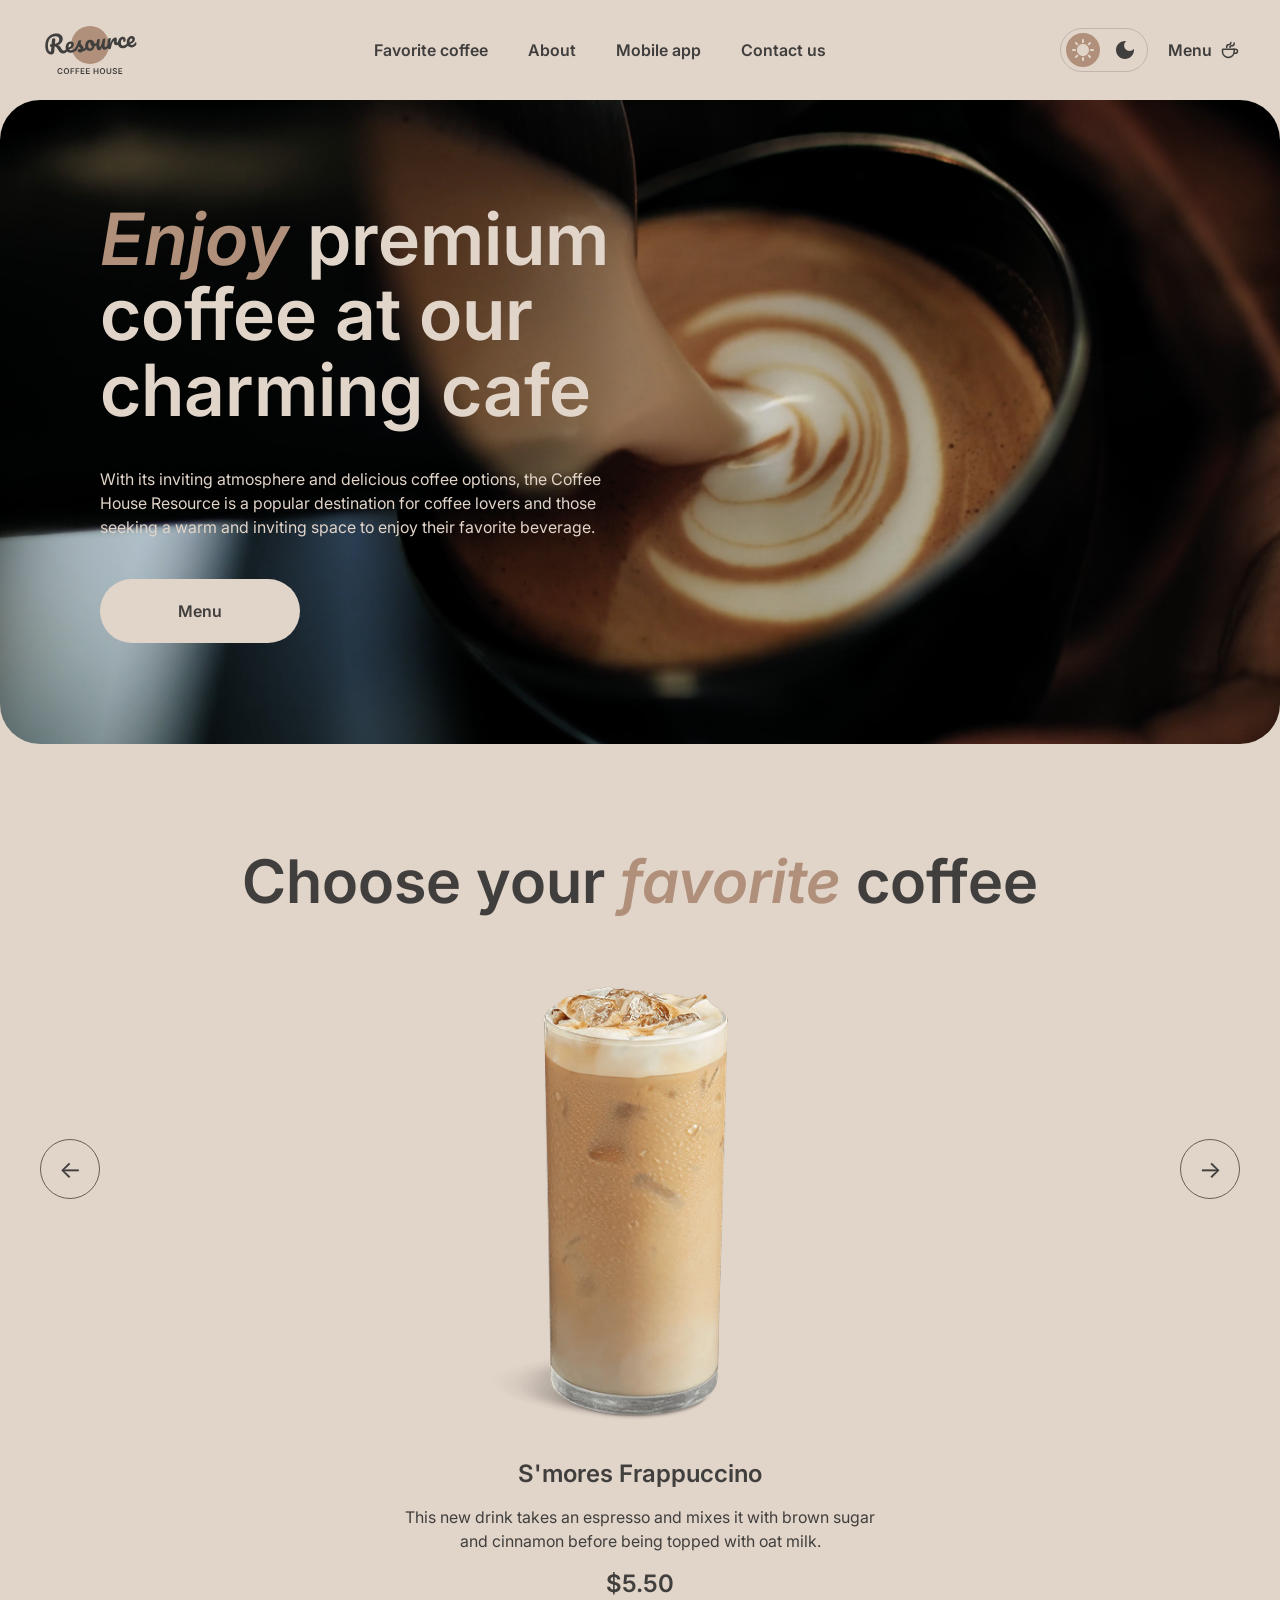
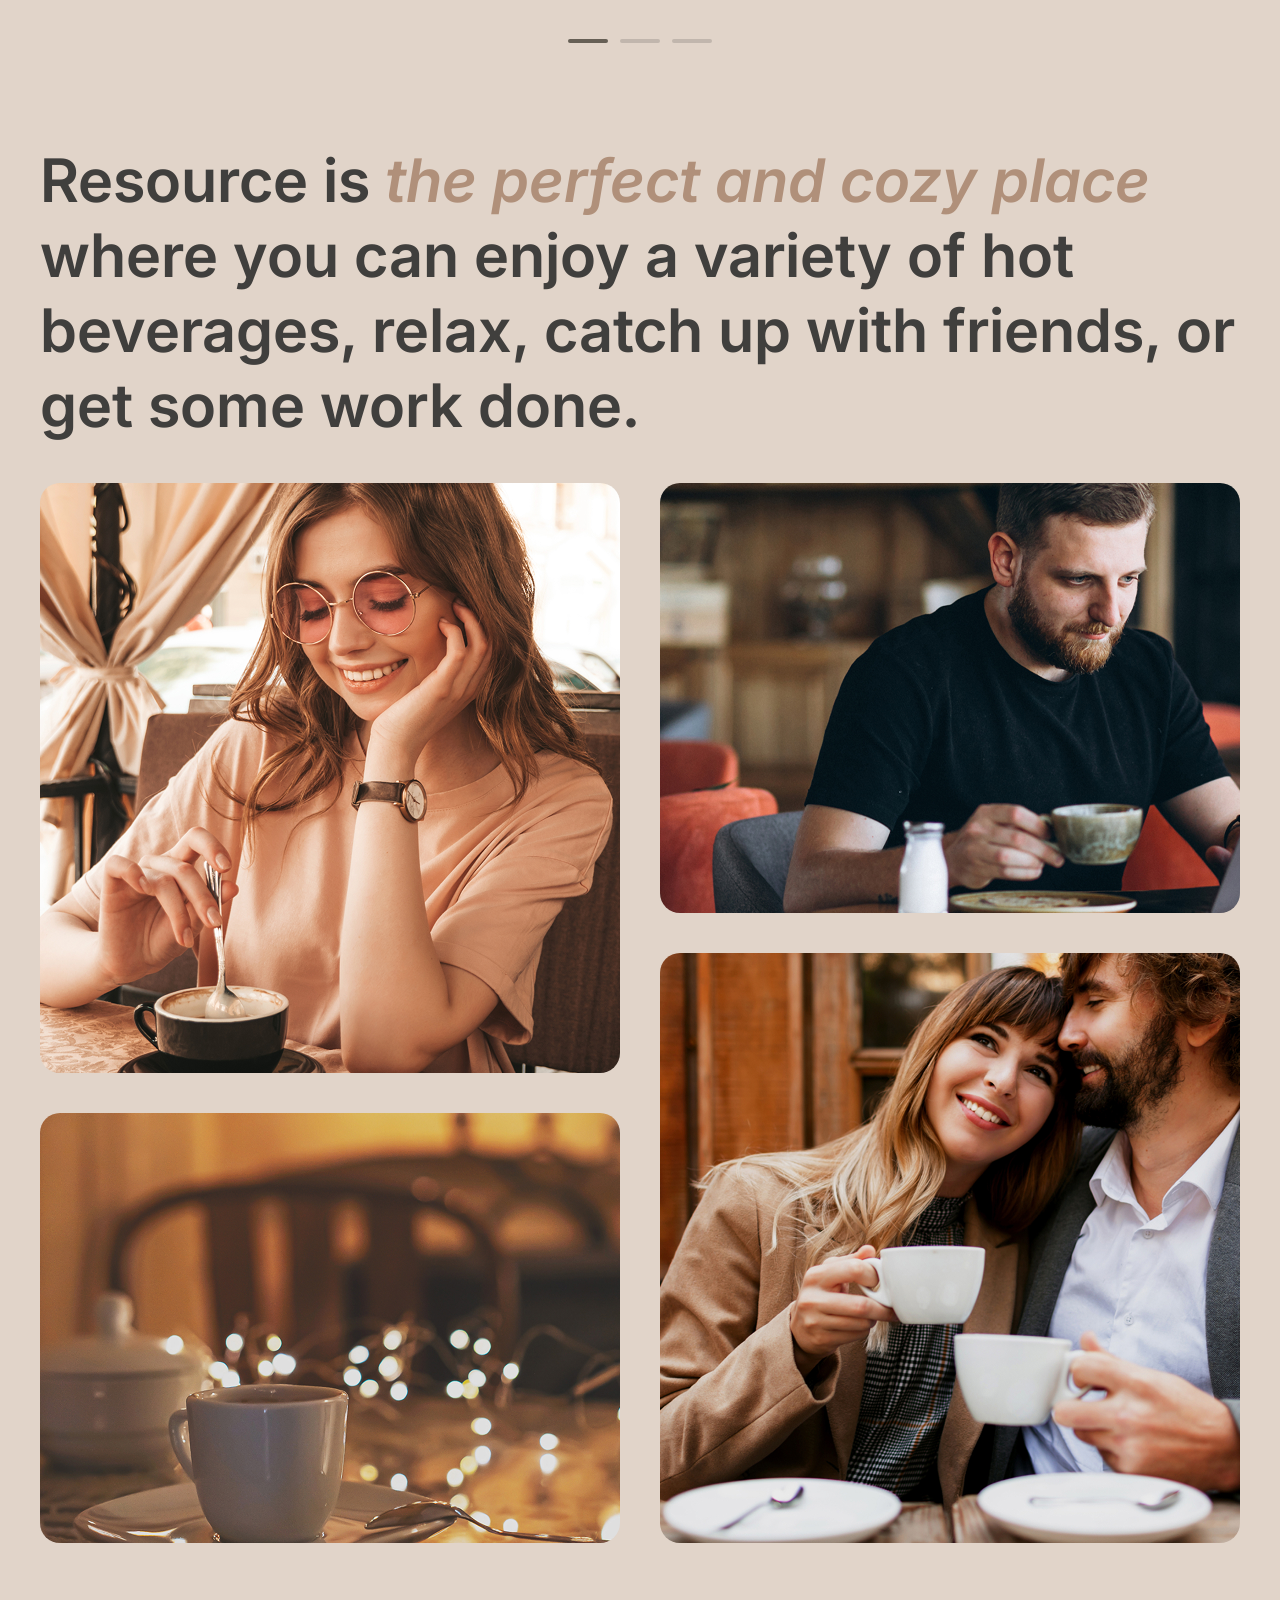
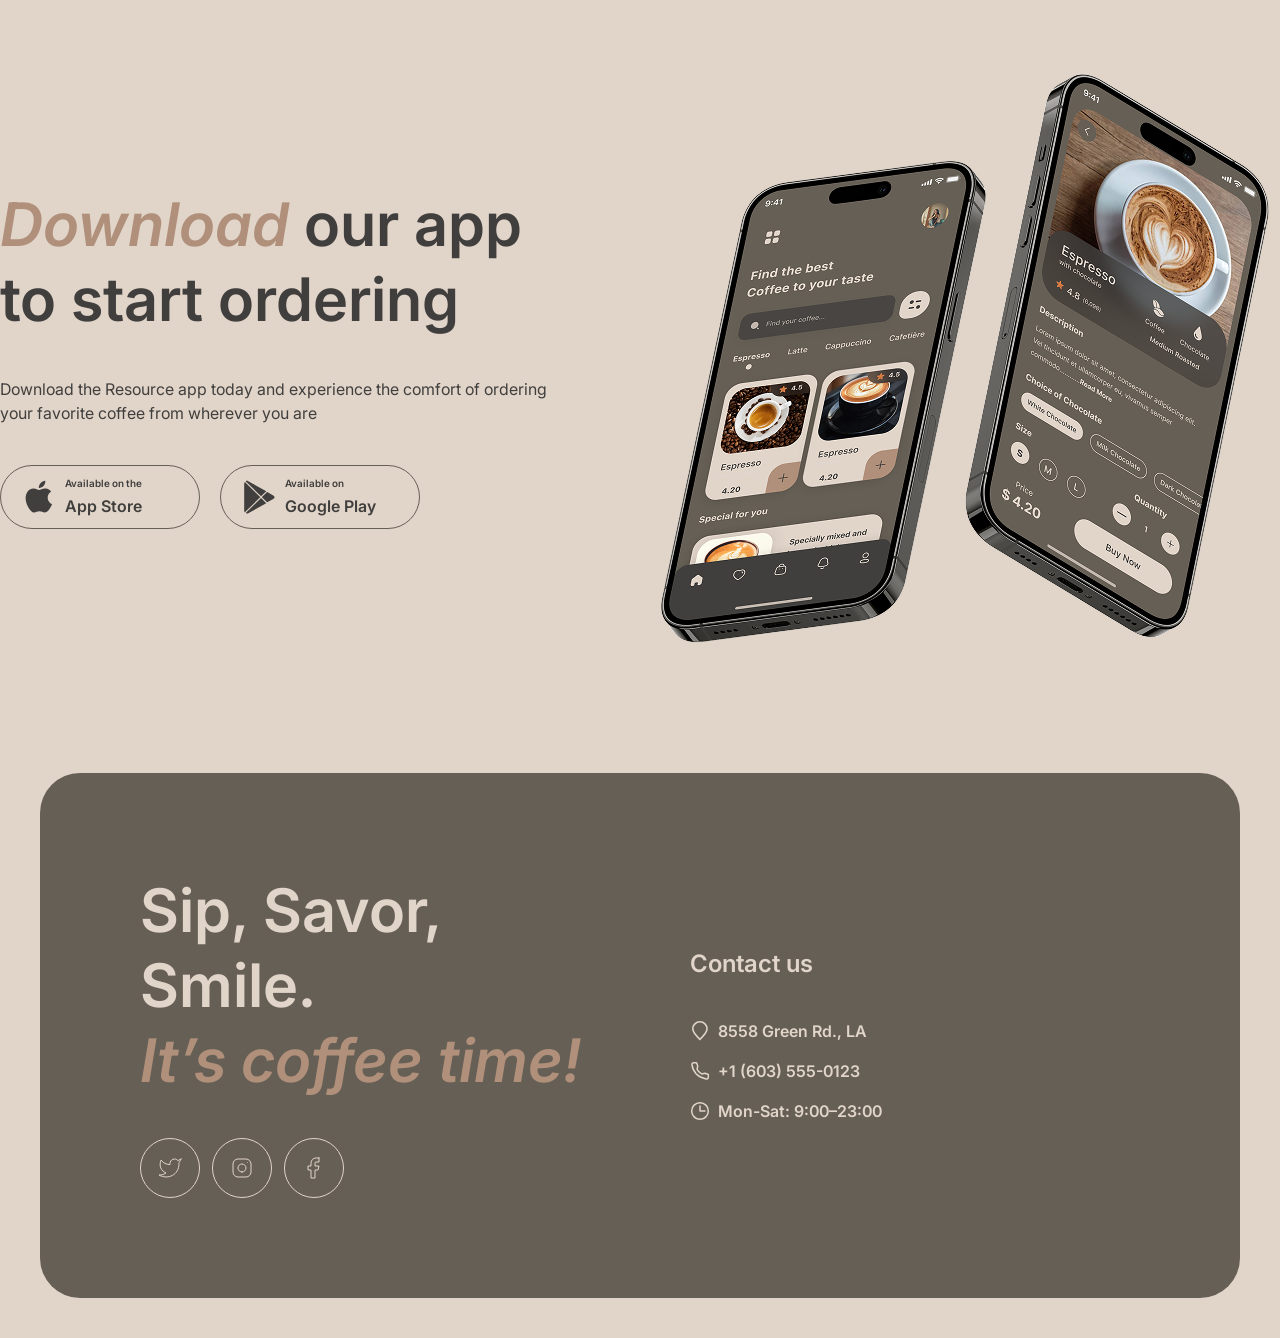
==== commit cf3edb8b: "feat: implement responsive burger menu" ====
--- a/index.html
+++ b/index.html
@@ -47,6 +47,24 @@
                         </a>
                     </li>
                 </ul>
+                <a class="menu-link-mobile" href="./menu/index.html">
+                    <span>Menu</span>
+                    <svg class="menu-icon" width="40" height="40" viewBox="0 0 20 20" fill="none"
+                        xmlns="http://www.w3.org/2000/svg" aria-hidden="true">
+                        <path
+                            d="M14.167 9.76667V11.6667C14.167 14.8883 11.5553 17.5 8.33366 17.5C5.112 17.5 2.50033 14.8883 2.50033 11.6667V9.76667C2.50033 9.4353 2.76896 9.16667 3.10033 9.16667H13.567C13.8984 9.16667 14.167 9.4353 14.167 9.76667Z"
+                            stroke="currentColor" stroke-width="1.5" stroke-linecap="round" stroke-linejoin="round" />
+                        <path
+                            d="M10.0003 7.50008C10.0003 6.66675 10.5956 5.83341 11.786 5.83341C13.101 5.83341 14.167 4.76743 14.167 3.45246V2.91675"
+                            stroke="currentColor" stroke-width="1.5" stroke-linecap="round" stroke-linejoin="round" />
+                        <path
+                            d="M6.66634 7.5V7.08333C6.66634 5.70262 7.78563 4.58333 9.16634 4.58333C10.0868 4.58333 10.833 3.83714 10.833 2.91667V2.5"
+                            stroke="currentColor" stroke-width="1.5" stroke-linecap="round" stroke-linejoin="round" />
+                        <path
+                            d="M13.333 9.16675H15.4163C16.5669 9.16675 17.4997 10.0995 17.4997 11.2501C17.4997 12.4007 16.5669 13.3334 15.4163 13.3334H14.1663"
+                            stroke="currentColor" stroke-width="1.5" stroke-linecap="round" stroke-linejoin="round" />
+                    </svg>
+                </a>
             </nav>
 
             <div class="header-actions">
--- a/css/style.css
+++ b/css/style.css
@@ -164,7 +164,7 @@
 }
 
 .theme-option-light {
-    background-color: var(--color-border-primary);
+    background-color: var(--color-text-accent);
 }
 
 .theme-icon-sun {
@@ -233,11 +233,13 @@
     flex-shrink: 0;
 }
 
+.menu-link-mobile {
+    display: none;
+}
+
 .burger-button {
     display: none;
 }
-
-
 
 .hero {
     margin-top: 20px;
@@ -374,7 +376,7 @@
     width: 60px;
     height: 60px;
     padding: 0;
-    border: 1px solid var(--color-border-inverse);
+    border: 1.5px solid var(--color-border-inverse);
     border-radius: 50%;
     color: var(--color-text-primary);
     background-color: transparent;
@@ -583,7 +585,7 @@
     width: 200px;
     height: 64px;
     padding: 12px 20px;
-    border: 1px solid var(--color-border-inverse);
+    border: 1.5px solid var(--color-border-inverse);
     border-radius: 100px;
     color: var(--color-text-primary);
     background-color: transparent;
@@ -738,8 +740,6 @@
     height: 20px;
     object-fit: contain;
 }
-
-
 
 .menu {
     padding-top: 20px;
@@ -1015,38 +1015,118 @@
         display: none;
     }
 
+    body.menu-open {
+        overflow: hidden;
+    }
+
+    body.menu-open .nav {
+        position: fixed;
+        top: 80px;
+        left: 0;
+        z-index: 10;
+
+        display: flex;
+        flex-direction: column;
+        justify-content: center;
+        align-items: center;
+        gap: 100px;
+
+        width: 100%;
+        height: calc(100vh - 80px);
+        padding: 60px 40px;
+
+        background-color: var(--color-background-page);
+    }
+
+    body.menu-open .nav-list {
+        flex-direction: column;
+        justify-content: flex-start;
+        align-items: center;
+        gap: 60px;
+        width: 100%;
+        padding: 0;
+    }
+
+    body.menu-open .nav-link {
+        font-size: 32px;
+        font-weight: 600;
+        line-height: 125%;
+    }
+
+    body.menu-open .menu-link-mobile {
+        display: flex;
+        justify-content: center;
+        align-items: flex-start;
+        gap: 16px;
+        width: 100%;
+        font-size: 32px;
+        font-weight: 600;
+        line-height: 125%;
+    }
+
+    body.menu-open .menu-link-mobile .menu-icon {
+        width: 40px;
+        height: 40px;
+    }
+
+    body.menu-open .menu-link {
+        display: none;
+        justify-content: center;
+        align-items: center;
+        gap: 16px;
+
+        width: 100%;
+
+        font-size: 32px;
+        font-weight: 600;
+        line-height: 125%;
+    }
+
     .header-actions {
-        gap: 8px;
+        gap: 24px;
+    }
+
+    .menu-link-mobile {
+        display: none;
     }
 
     .burger-button {
         display: flex;
+        flex-direction: column;
         justify-content: center;
         align-items: center;
+        gap: 6px;
         width: 44px;
         height: 44px;
         padding: 0;
-        border: 1px solid var(--color-border-inverse);
+        border: 1.5px solid var(--color-border-inverse);
         border-radius: 50%;
         background-color: transparent;
         cursor: pointer;
     }
 
     .burger-button span {
-        position: relative;
-        width: 18px;
-        height: 1px;
-        background-color: var(--color-text-primary);
-    }
-
-    .burger-button span::after {
-        content: '';
+        width: 16px;
+        height: 0;
+        border-top: 2px solid var(--color-text-primary);
+        border-radius: 2px;
+    }
+
+    body.menu-open .burger-button {
+        gap: 0;
+    }
+
+    body.menu-open .burger-button span {
         position: absolute;
-        left: 0;
-        top: 6px;
-        width: 18px;
-        height: 1px;
-        background-color: var(--color-text-primary);
+        width: 16px;
+    }
+
+    body.menu-open .burger-button span:first-child {
+        transform: rotate(45deg);
+    }
+
+    body.menu-open .burger-button span:last-child {
+        transform: rotate(-45deg);
     }
 
     .hero-content {
@@ -1120,7 +1200,7 @@
     }
 
     .menu-grid {
-    max-width: 660px;
+        max-width: 660px;
     }
 
     .menu-refresh {
@@ -1155,7 +1235,7 @@
     }
 
     .header-actions {
-        gap: 8px;
+        gap: 24px;
     }
 
     .theme-switch {
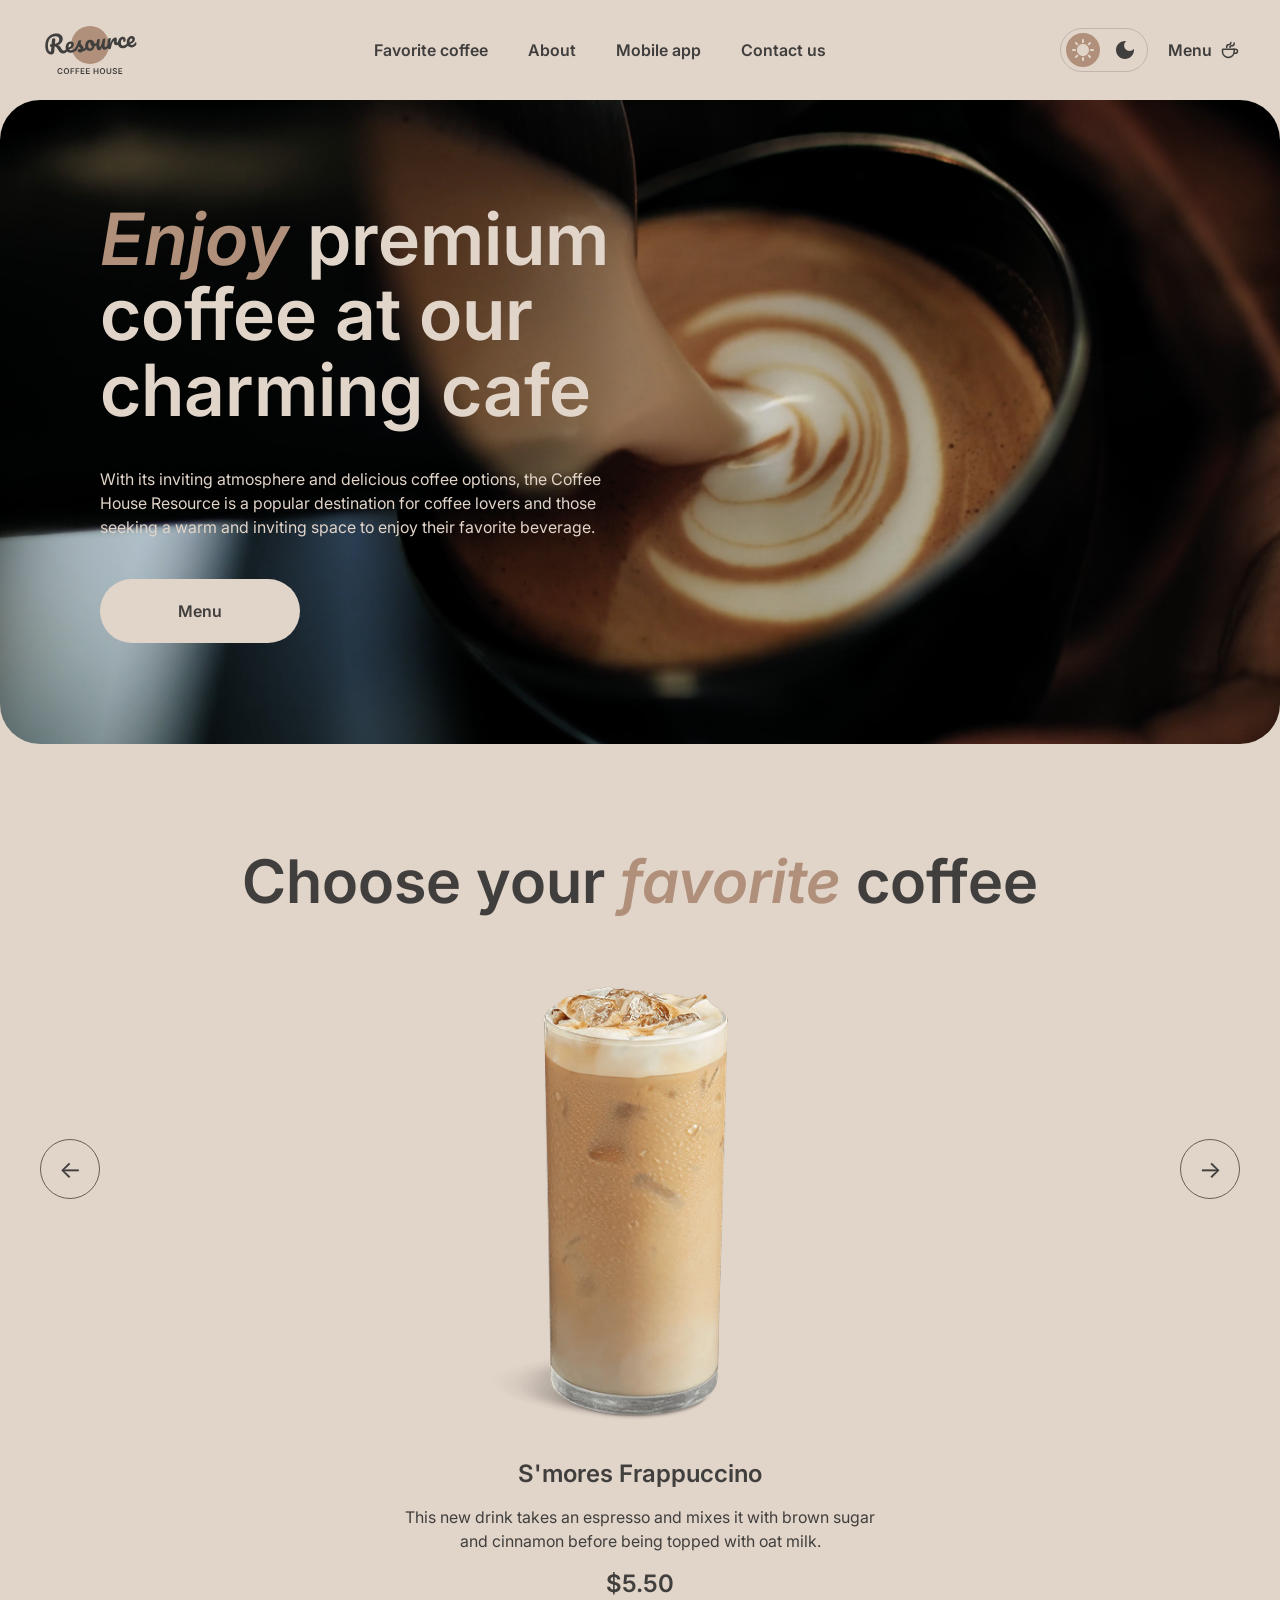
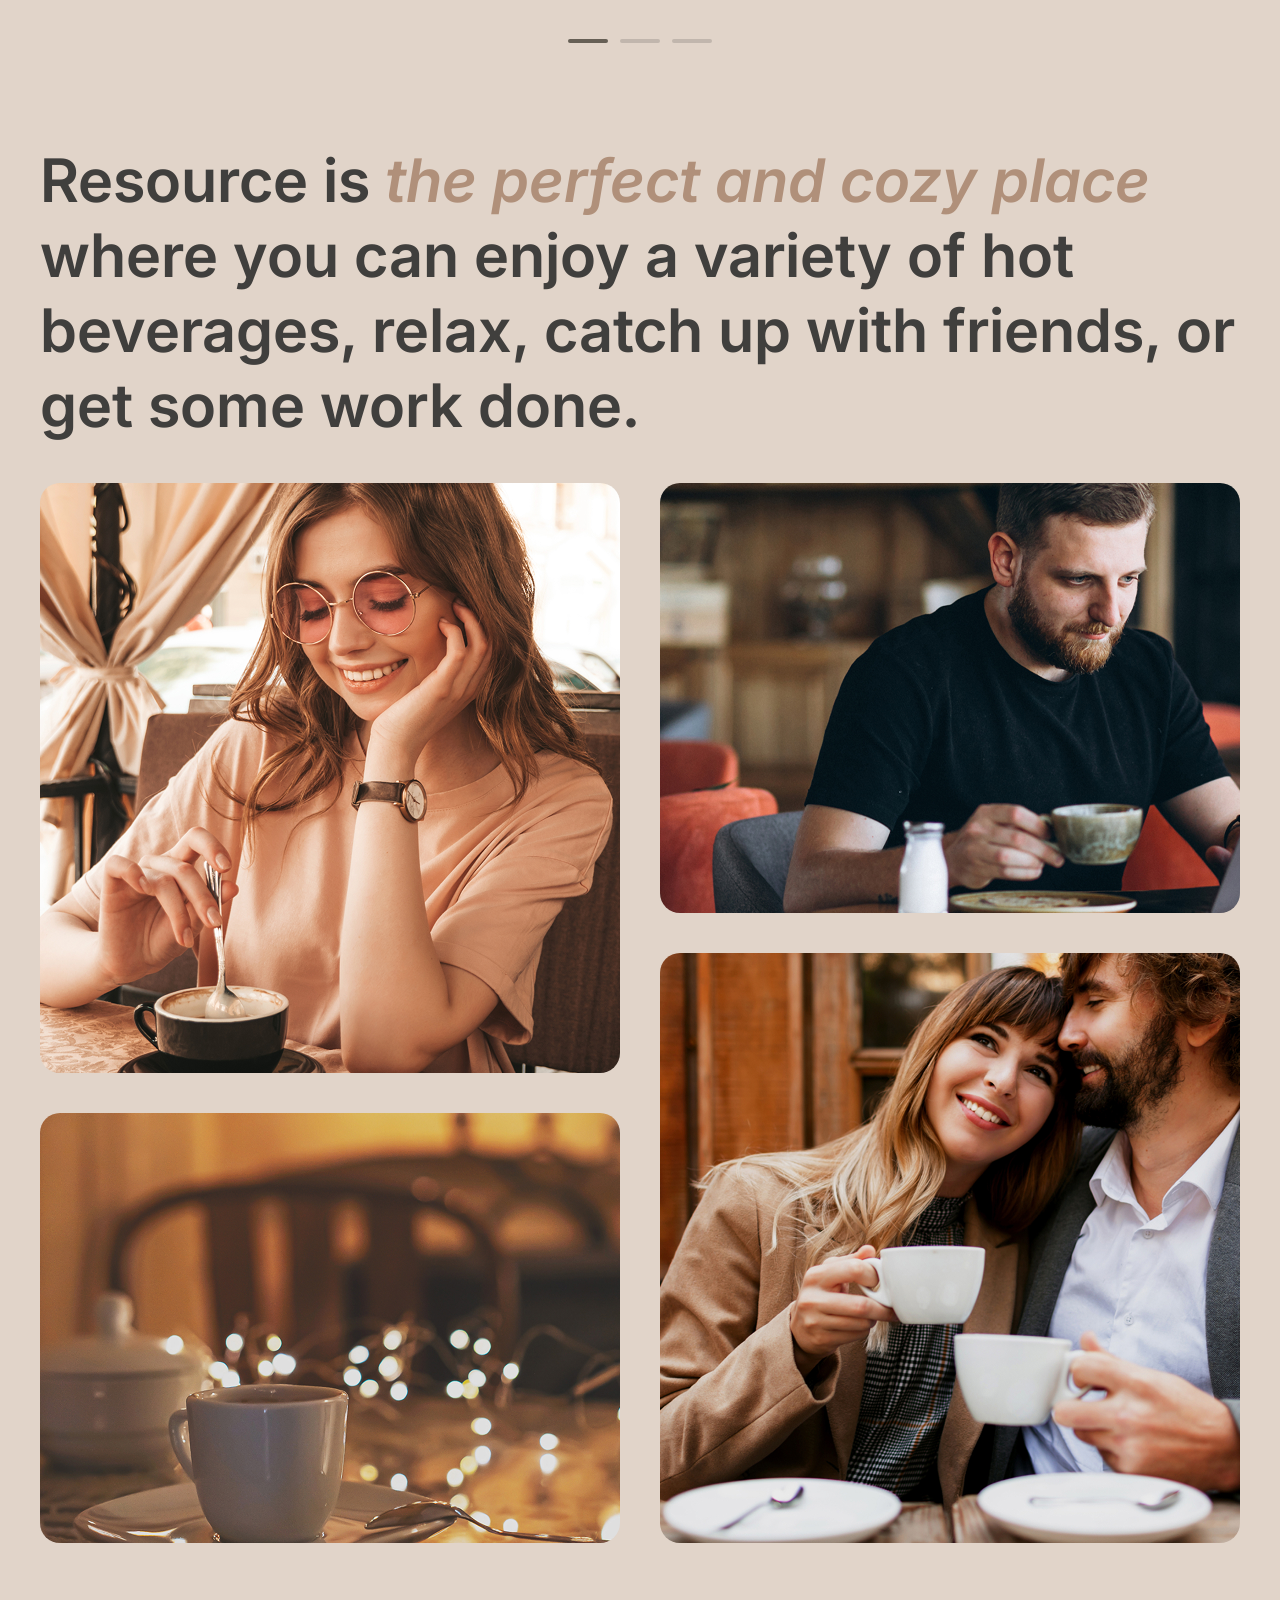
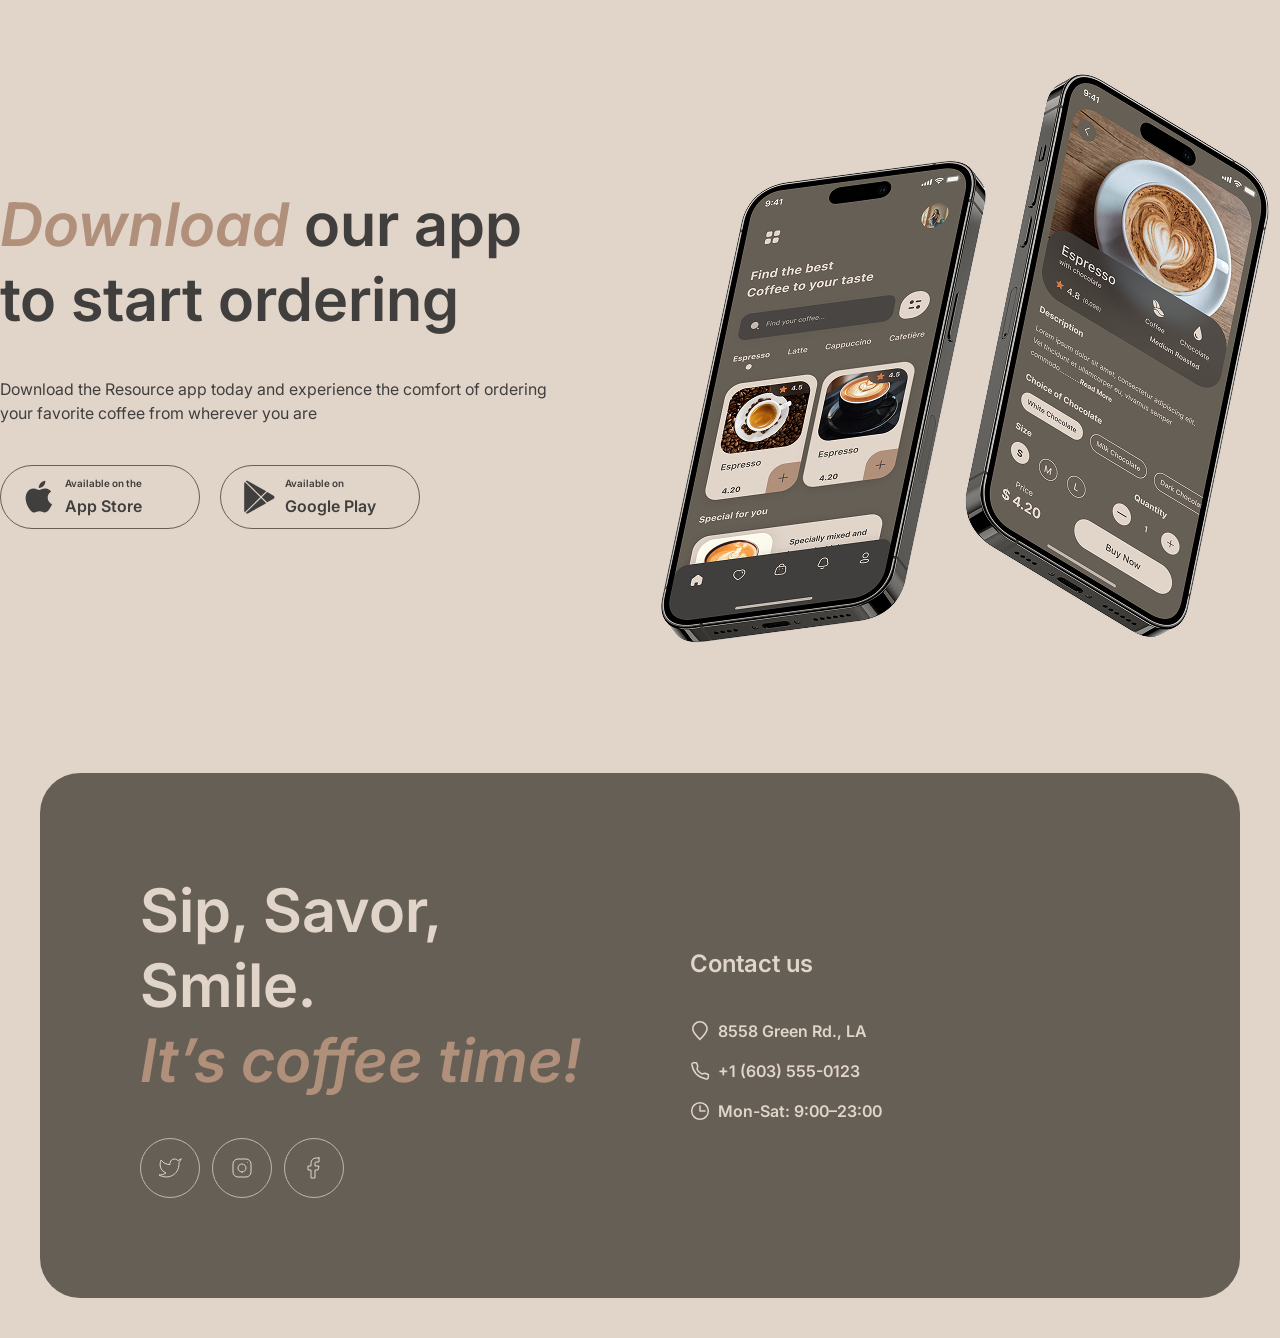
==== commit 67831dfb: "Complete landing page part 2 functionality" ====
--- a/index.html
+++ b/index.html
@@ -460,7 +460,7 @@
         </div>
     </footer>
 
-    <script src="./js/main.js"></script>
+    <script type="module" src="./js/main.js"></script>
 </body>
 
 </html>
--- a/css/style.css
+++ b/css/style.css
@@ -31,19 +31,34 @@
     --color-background-page: #E1D4C9;
     --color-border-inverse: #665F55;
     --color-border-primary: #C1B6AD;
+
+    /* DARK THEME — FIGMA */
+
+    --dark-text-primary: #E1D4C9;
+    --dark-text-accent: #B0907A;
+    --dark-text-inverse: #E1D4C9;
+
+    --dark-bg-container: #403F3D;
+    --dark-bg-page: #292826;
+
+    --dark-border-inverse: #C1B6AD;
+    --dark-border-primary: #665F55;
+
+    /* overlay модального окна */
+    --dark-bg-overlay: rgba(41, 40, 38, 0.8);
 }
 
 body.dark-theme {
-    --color-text-primary: #E1D4C9;
-    --color-text-accent: #B0907A;
-    --color-text-dark: #E1D4C9;
-    --color-text-inverse: #403F3D;
-
-    --color-background-container: #C1B6AD;
-    --color-background-page: #403F3D;
-
-    --color-border-inverse: #E1D4C9;
-    --color-border-primary: #665F55;
+    --color-text-primary: var(--dark-text-primary);
+    --color-text-accent: var(--dark-text-accent);
+    --color-text-dark: var(--dark-text-primary);
+    --color-text-inverse: var(--dark-text-inverse);
+
+    --color-background-container: var(--dark-bg-container);
+    --color-background-page: var(--dark-bg-page);
+
+    --color-border-inverse: var(--dark-border-inverse);
+    --color-border-primary: var(--dark-border-primary);
 }
 
 * {
@@ -132,6 +147,7 @@
     font-size: 16px;
     font-weight: 600;
     line-height: 150%;
+    white-space: nowrap;
 }
 
 .header-actions {
@@ -402,18 +418,99 @@
 }
 
 .coffee-slides {
+    position: relative;
     width: 480px;
 }
 
 .coffee-slide {
-    display: none;
+    position: absolute;
+    top: 0;
+    left: 0;
+
+    display: flex;
     flex-direction: column;
     align-items: center;
     width: 480px;
+
+    opacity: 0;
+    visibility: hidden;
+
+    transition:
+        opacity 0.5s ease,
+        visibility 0.5s ease;
 }
 
 .coffee-slide-active {
-    display: flex;
+    position: relative;
+
+    opacity: 1;
+    visibility: visible;
+}
+
+/* SLIDER ANIMATION */
+
+@keyframes slide-in-right {
+    from {
+        opacity: 0;
+        transform: translateX(50vw);
+    }
+
+    to {
+        opacity: 1;
+        transform: translateX(0);
+    }
+}
+
+@keyframes slide-out-left {
+    from {
+        opacity: 1;
+        transform: translateX(0);
+    }
+
+    to {
+        opacity: 0;
+        transform: translateX(-50vw);
+    }
+}
+
+@keyframes slide-in-left {
+    from {
+        opacity: 0;
+        transform: translateX(-50vw);
+    }
+
+    to {
+        opacity: 1;
+        transform: translateX(0);
+    }
+}
+
+@keyframes slide-out-right {
+    from {
+        opacity: 1;
+        transform: translateX(0);
+    }
+
+    to {
+        opacity: 0;
+        transform: translateX(50vw);
+    }
+}
+
+.slide-in-right {
+    animation: slide-in-right 0.5s ease-out both;
+}
+
+.slide-out-left {
+    animation: slide-out-left 0.5s ease-out both;
+}
+
+.slide-in-left {
+    animation: slide-in-left 0.5s ease-out both;
+}
+
+.slide-out-right {
+    animation: slide-out-right 0.5s ease-out both;
 }
 
 .coffee-slide-image {
@@ -687,14 +784,23 @@
     align-items: center;
     width: 60px;
     height: 60px;
-    border: 1px solid var(--color-text-inverse);
+
+    border: 1px solid var(--color-border-primary);
     border-radius: 50%;
+
     color: var(--color-text-inverse);
     background-color: transparent;
+
     transition:
         color 0.5s ease,
         background-color 0.5s ease,
         border-color 0.5s ease;
+}
+
+.social-button:hover {
+    color: var(--color-text-primary);
+    background-color: var(--color-background-page);
+    border-color: var(--color-background-page);
 }
 
 .social-button svg {
@@ -984,15 +1090,217 @@
     width: calc(100% - 28px);
 }
 
-
-
-.social-button:hover {
-    background-color: var(--color-text-primary);
-}
-
-body.dark-theme .social-button {
-    color: #E1D4C9;
-    border-color: #665F55;
+body.modal-open {
+    overflow: hidden;
+}
+
+.menu-modal {
+    position: fixed;
+    inset: 0;
+    z-index: 1000;
+    display: flex;
+    justify-content: center;
+    align-items: flex-start;
+    overflow-y: auto;
+    padding: 20px;
+}
+
+.menu-modal[hidden] {
+    display: none;
+}
+
+.menu-modal-backdrop {
+    position: absolute;
+    inset: 0;
+    background: var(--dark-bg-overlay);
+}
+
+.menu-modal-content {
+    position: relative;
+    z-index: 1;
+    display: flex;
+    width: 800px;
+    padding: 16px;
+    border-radius: 40px;
+    background: var(--color-background-page);
+}
+
+body.dark-theme .menu-modal-content {
+    background: var(--color-background-container);
+}
+
+.menu-modal-preview {
+    flex-shrink: 0;
+    width: 310px;
+    height: 310px;
+    overflow: hidden;
+    border-radius: 40px;
+}
+
+.menu-modal-image {
+    display: block;
+    width: 100%;
+    height: 100%;
+    object-fit: cover;
+}
+
+.menu-modal-description {
+    display: flex;
+    flex: 1 0 0;
+    padding-left: 20px;
+    flex-direction: column;
+    align-items: flex-start;
+    gap: 20px;
+}
+
+.menu-modal-title {
+    display: flex;
+    flex-direction: column;
+    justify-content: center;
+    align-items: flex-start;
+    gap: 12px;
+    width: 100%;
+}
+
+.menu-modal-size {
+    display: flex;
+    flex-direction: column;
+    align-items: flex-start;
+    gap: 8px;
+    width: 100%;
+}
+
+.menu-modal-additives {
+    display: flex;
+    flex-direction: column;
+    align-items: flex-start;
+    gap: 8px;
+    width: 100%;
+}
+
+.menu-modal-options {
+    display: flex;
+    gap: 8px;
+    flex-wrap: wrap;
+}
+
+.menu-modal-option {
+    display: flex;
+    padding: 8px 16px 8px 8px;
+    justify-content: center;
+    align-items: center;
+    gap: 8px;
+    border: 1px solid var(--color-border-primary);
+    border-radius: 100px;
+    background-color: transparent;
+    color: var(--color-text-primary);
+    cursor: pointer;
+}
+
+.menu-modal-option-icon {
+    display: flex;
+    justify-content: center;
+    align-items: center;
+    width: 30px;
+    height: 30px;
+    border-radius: 50%;
+    background: var(--color-border-primary);
+    flex-shrink: 0;
+}
+
+.menu-modal-option-active {
+    border-color: var(--color-background-container);
+    background: var(--color-background-container);
+    color: var(--color-background-page);
+}
+
+.menu-modal-option-active .menu-modal-option-icon {
+    background: var(--color-background-page);
+    color: var(--color-text-primary);
+}
+
+.dark-theme .menu-modal-option {
+    background-color: var(--dark-bg-container); /* #403F3D */
+    color: var(--dark-text-primary);            /* #E1D4C9 */
+}
+
+.dark-theme .menu-modal-option-icon {
+    background-color: var(--dark-border-primary); /* #665F55 */
+    color: var(--dark-text-primary);              /* #E1D4C9 */
+}
+
+.dark-theme .menu-modal-option-active {
+    background-color: var(--dark-bg-page);       /* #292826 */
+    color: var(--dark-text-primary);              /* #E1D4C9 */
+}
+
+.dark-theme .menu-modal-option-active .menu-modal-option-icon {
+    background-color: var(--dark-bg-container);  /* #403F3D */
+    color: var(--dark-text-primary);              /* #E1D4C9 */
+}
+
+
+.menu-modal-option {
+    font-family: inherit;
+    font-size: 16px;
+    font-weight: 600;
+    line-height: 150%;
+}
+
+.menu-modal-option-icon {
+    font-size: 16px;
+    font-weight: 600;
+    line-height: 150%;
+
+}
+
+.menu-modal-total {
+    display: flex;
+    justify-content: space-between;
+    align-items: flex-start;
+    width: 100%;
+    font-size: 24px;
+    font-weight: 600;
+    line-height: 125%;
+}
+
+.menu-modal-alert {
+    display: flex;
+    width: 100%;
+    padding: 12px 0;
+    align-items: flex-start;
+    gap: 8px;
+    border-top: 1px solid var(--color-border-primary);
+}
+
+.menu-modal-alert-icon {
+    width: 16px;
+    height: 16px;
+    flex-shrink: 0;
+}
+
+.menu-modal-alert-text {
+    margin: 0;
+    font-size: 10px;
+    font-weight: 600;
+    line-height: 140%;
+}
+
+.menu-modal-close {
+    display: flex;
+    padding: 10px 78px;
+    justify-content: center;
+    align-items: center;
+    gap: 8px;
+    width: 100%;
+    border: 1px solid var(--color-border-inverse);
+    border-radius: 100px;
+    background-color: transparent;
+    color: var(--color-text-primary);
+    font-size: 16px;
+    font-weight: 600;
+    line-height: 150%;
+    cursor: pointer;
 }
 
 @media (max-width: 768px) {
@@ -1010,16 +1318,11 @@
         width: calc(100% - 80px);
     }
 
-    .nav,
     .menu-link {
         display: none;
     }
 
-    body.menu-open {
-        overflow: hidden;
-    }
-
-    body.menu-open .nav {
+    .nav {
         position: fixed;
         top: 80px;
         left: 0;
@@ -1029,13 +1332,24 @@
         flex-direction: column;
         justify-content: center;
         align-items: center;
-        gap: 100px;
 
         width: 100%;
         height: calc(100vh - 80px);
         padding: 60px 40px;
 
         background-color: var(--color-background-page);
+
+        transform: translateX(100%);
+        transition: transform 0.5s ease;
+    }
+
+    body.menu-open {
+        overflow: hidden;
+    }
+
+    body.menu-open .nav {
+        gap: 100px;
+        transform: translateX(0);
     }
 
     body.menu-open .nav-list {
@@ -1105,12 +1419,18 @@
         cursor: pointer;
     }
 
+
     .burger-button span {
         width: 16px;
         height: 0;
         border-top: 2px solid var(--color-text-primary);
         border-radius: 2px;
-    }
+
+        transition: transform 0.5s ease;
+    }
+
+
+
 
     body.menu-open .burger-button {
         gap: 0;
@@ -1203,6 +1523,14 @@
         max-width: 660px;
     }
 
+    .menu-grid .menu-card:nth-child(n + 5) {
+        display: none;
+    }
+
+    .menu-grid.menu-grid-expanded .menu-card:nth-child(n + 5) {
+        display: flex;
+    }
+
     .menu-refresh {
         display: flex;
     }
@@ -1211,6 +1539,43 @@
 
 
 @media (max-width: 480px) {
+
+    .menu-modal-description {
+        width: 100%;
+        padding-left: 0;
+        gap: 20px;
+    }
+
+    .menu-modal {
+        align-items: flex-start;
+        justify-content: center;
+        overflow-y: auto;
+        padding: 20px 0;
+    }
+
+    .menu-modal-content {
+        width: 342px;
+        max-width: calc(100% - 38px);
+        margin: 0 auto;
+        padding: 16px;
+        border-radius: 40px;
+    }
+
+    .menu-modal-preview {
+        display: none;
+    }
+
+    .menu-modal-description {
+        gap: 20px;
+    }
+
+    .menu-offer-title {
+        font-size: 32px;
+        line-height: 1.25;
+    }
+
+
+
 
     .container {
         width: calc(100% - 32px);
@@ -1247,8 +1612,6 @@
         width: 44px;
         height: 44px;
     }
-
-
 
     .hero {
         margin-top: 20px;
@@ -1293,8 +1656,6 @@
         transform: translateX(8px);
     }
 
-
-
     .favorite-coffee {
         padding-top: 100px;
     }
@@ -1346,8 +1707,6 @@
         gap: 12px;
     }
 
-
-
     .about {
         padding-top: 100px;
     }
@@ -1392,8 +1751,6 @@
     .about-image-three {
         display: none;
     }
-
-
 
     .mobile-app {
         padding-top: 100px;
@@ -1516,4 +1873,5 @@
     .contact-list {
         gap: 16px;
     }
+
 }
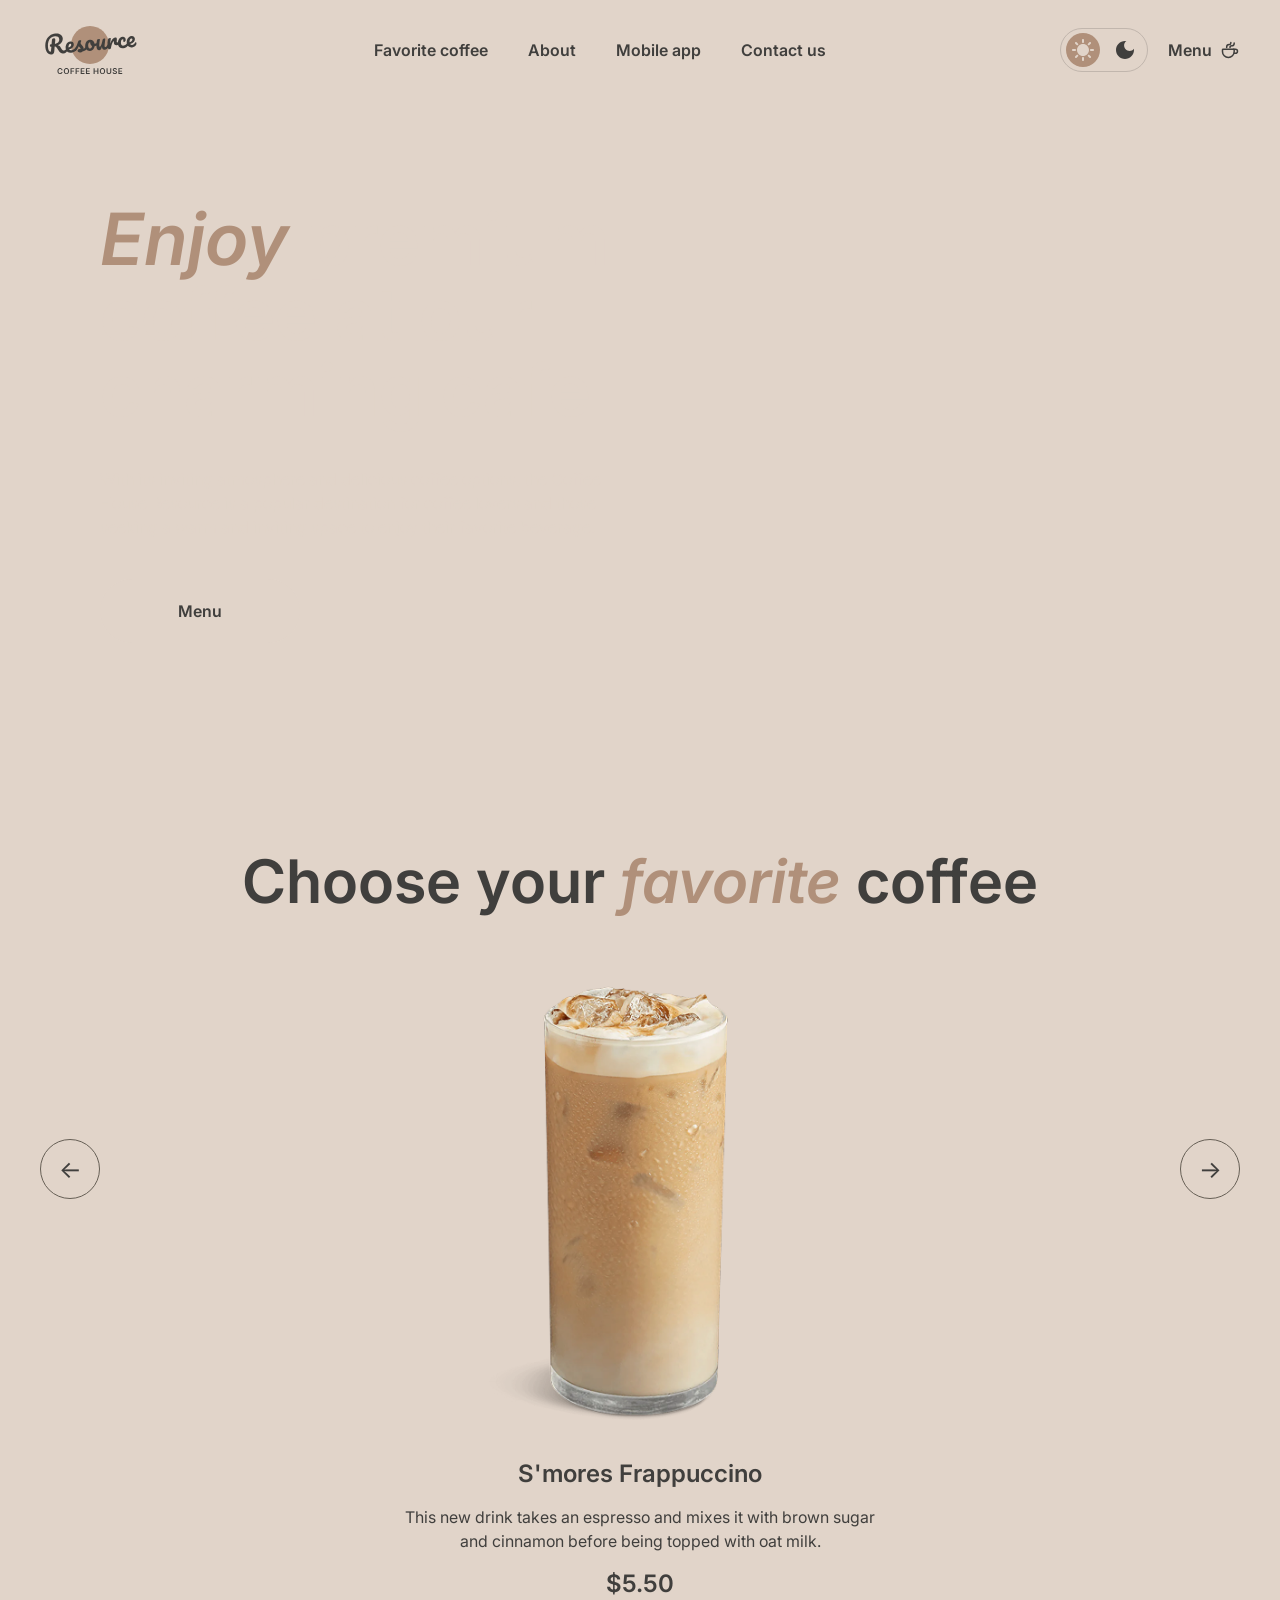
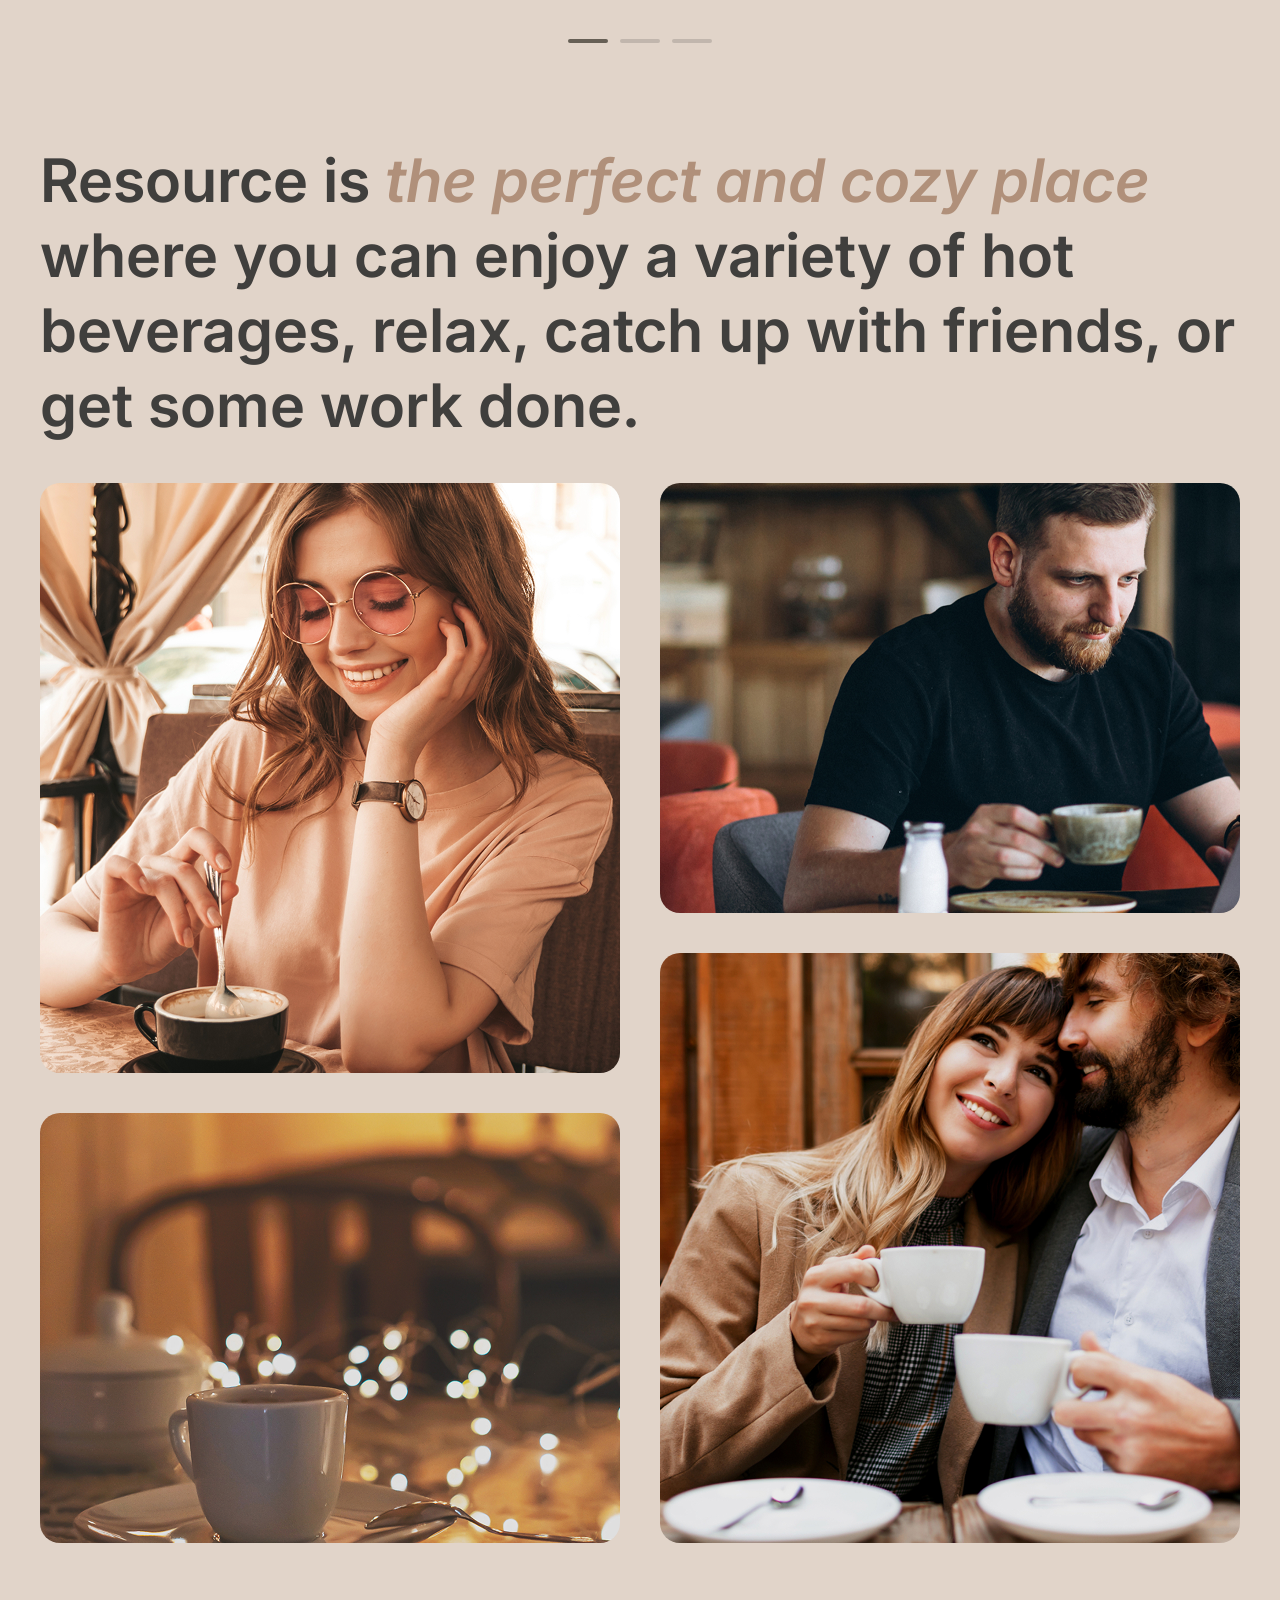
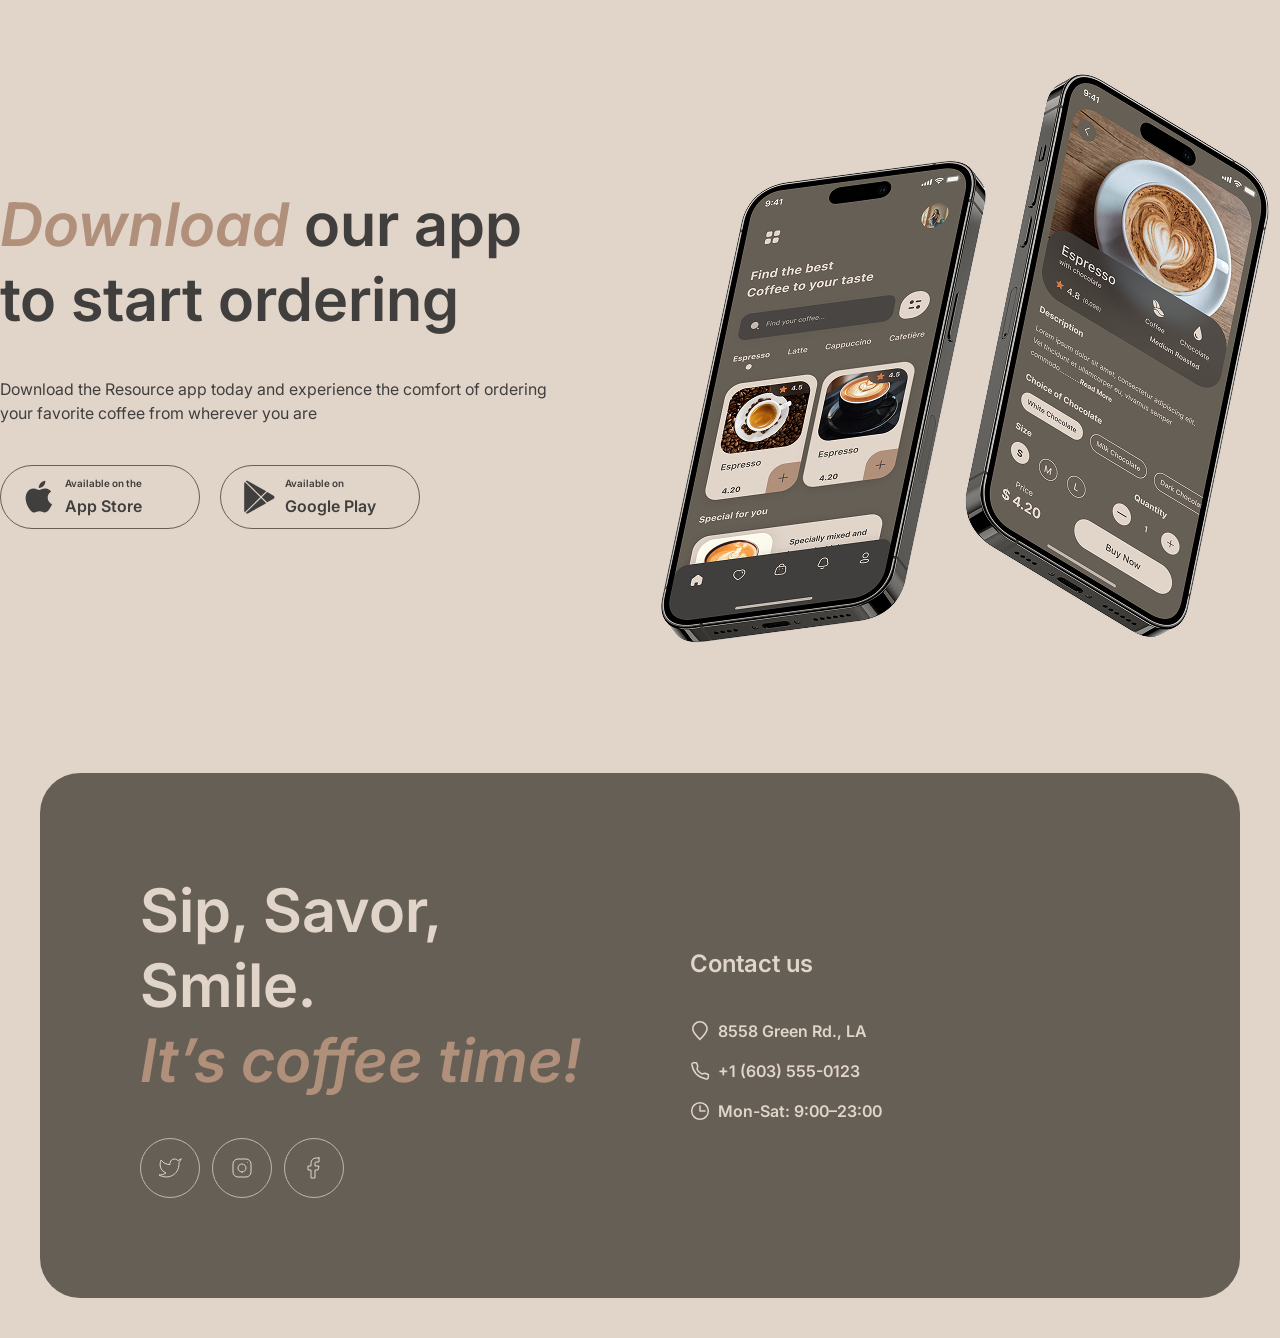
==== commit 5152409c: "Add video to hero section" ====
--- a/index.html
+++ b/index.html
@@ -125,6 +125,12 @@
         <section class="hero">
             <div class="container hero-content">
 
+
+                <video class="hero-video" autoplay muted loop playsinline>
+                    <source src="./assets/images/hero-video.mp4" type="video/mp4">
+                </video>
+
+
                 <div class="hero-offer">
 
                     <h1 class="hero-title">
--- a/css/style.css
+++ b/css/style.css
@@ -262,6 +262,7 @@
 }
 
 .hero-content {
+    position: relative;
     display: flex;
     flex-direction: column;
     justify-content: center;
@@ -270,13 +271,21 @@
     min-height: 644px;
     padding: 100px;
     border-radius: 40px;
-    background-image: url('../assets/images/img-hero.png');
-    background-position: center;
-    background-size: cover;
-    background-repeat: no-repeat;
-}
+    overflow: hidden;
+}
+
+.hero-video {
+    position: absolute;
+    inset: 0;
+    width: 100%;
+    height: 100%;
+    object-fit: cover;
+}
+
 
 .hero-offer {
+    position: relative;
+    z-index: 1;
     display: flex;
     flex-direction: column;
     justify-content: center;
